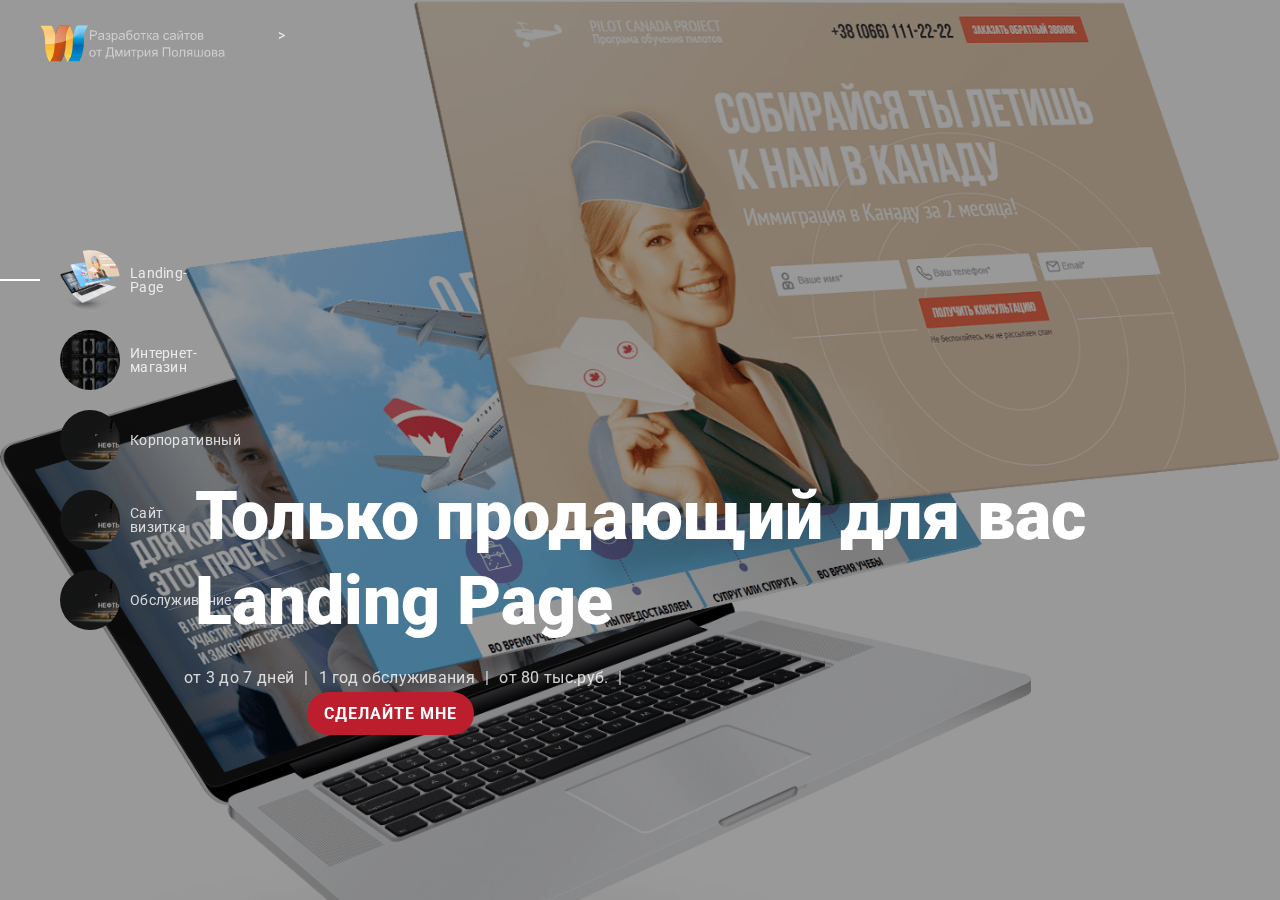
==== sites/index.html @ 92d7ed84 "copy" ====
<!DOCTYPE html>
<html>
	<head>
    <title>Сайт Дмитрия Поляшова - Разработка и продвижение сайтов</title>
    <meta name="description" content="Сайт Дмитрия Поляшова - разработка сайтов">
    <meta name="author" content="Дмитрий Поляшов"> 
    <meta name="keywords" content="поляшов, поляшов дмитрий, сайты, landing-page, заказать, разработка сайтов, сайтов разработка, сделать сайт, купить сайт, хостинг, поляшов дмитрий анатольевич, сайт поляшова, блог поляшова, блог дмитрия поляшова, поляшов общественный деятель, поляшов ит-специалист"/>   
    <link rel="shortcut icon" href="favicon.ico"> 
    <meta 
    name="sputnik-verification" 
    content="HwvVs0EOcencnZ8N"
/>
		<meta charset="utf-8">
		<meta name="viewport" content="width=device-width, initial-scale=1.0, maximum-scale=1.0, user-scalable=no">
		<meta name="format-detection" content="telephone=no">
		    <link rel="apple-touch-icon" sizes="180x180" href="https://dmitrypolyashov.ru/apple-touch-icon.png">
    <link rel="icon" type="image/png" sizes="32x32" href="https://dmitrypolyashov.ru/favicon-32x32.png">
    <link rel="icon" type="image/png" sizes="16x16" href="https://dmitrypolyashov.ru/favicon-16x16.png">
    <link rel="manifest" href="https://dmitrypolyashov.ru/site.webmanifest">
		<meta name="apple-mobile-web-app-capable" content="yes">
		<link rel="stylesheet" type="text/css" href="assets/fonts/fontawesome/font-awesome.min.css">
		<link rel="stylesheet" type="text/css" href="assets/vendors/bootstrap/grid.css">
		<link rel="stylesheet" type="text/css" href="assets/vendors/magnific-popup/magnific-popup.min.css">
		<link rel="stylesheet" type="text/css" href="assets/vendors/swiper/swiper.css">
		<link rel="stylesheet" type="text/css" href="assets/vendors/jquery.select2/select2.css">
		<link rel="stylesheet" type="text/css" href="assets/vendors/jquery-ui/jquery-ui.min.css">
	
		<link rel="stylesheet" type="text/css" href="https://fonts.googleapis.com/css?family=Roboto:300,400,500,700">
		<link rel="stylesheet" type="text/css" id="app-stylesheet" href="assets/css/main.css"><!--[if lt IE 9]>
		
		<![endif]-->
	</head>
	
	<body>
		<div class="page-wrap" id="root">
			
			<header class="header awe-skin-dark header--fixed">
				<div class="container-fluid pd-0">
					<div class="header__inner">
						<div class="header__logo_menu_wrap">
							<div class="header__logo"><a href="index.html"><img src="assets/img/logo-white.png" alt=""/></a></div>
							<div class="header__menu">

								<nav class="onepage-nav">

									<ul class="onepage-menu">
									
					
									</ul>>
									
									<div class="navbar-toggle"><span></span><span></span><span></span></div>
								</nav>
								
							</div>
						</div>
						<div class="header__hotline_book_wrap">
			
					
		
						</div>
					</div>
				</div>
			</header><!-- End / header -->
			
			<!-- Content-->
			<div class="md-content">
				
				<!-- hero -->
				<div class="hero" id="id-1">
					<div class="hero__wrapper">
						
						<!-- hero #1 -->
						<div class="swiper__module swiper-container awe-skin-dark hero__main_slider" data-options='{"spaceBetween":0}'>
							<div class="swiper-wrapper">
								<div class="hero__item" style="background-image: url('assets/img/hero/1.jpg');"><img src="assets/img/hero/1.jpg" alt=""/>
									<div class="hero__box_info">
										<div class="container">
											<h2 class="hero__title">Только продающий для вас Landing Page</h2>
											<p class="hero__info"><span>от 3 до 7 дней</span><span>1 год обслуживания</span><span>от 80 тыс.руб.</span>
												<br>
<a class="md-btn md-btn--primary md-btn--pill " href="#">Сделайте мне
								</a>
										</p>	
														
							
										</div>
									</div>
								</div>
								<!-- end hero #1 -->

								<!-- hero #2 -->
								<div class="hero__item" style="background-image: url('assets/img/hero/2.jpg');"><img src="assets/img/hero/2.jpg" alt=""/>
									<div class="hero__box_info">
										<div class="container">
											<h2 class="hero__title">Мощные проекты - для успешных компаний</h2>
											<p class="hero__info"><span>от 14 до 30 дней</span><span>3 года обслуживания + рассрочка</span><span>от 150 тыс.руб.</span>			<br>
<a class="md-btn md-btn--primary md-btn--pill " href="#">То что мне нужно
								</a>
										</p>
										</div>
									</div>
								</div>
								<!-- end hero #2 -->

								<!-- hero #3 -->
								<div class="hero__item" style="background-image: url('assets/img/hero/3.jpg');"><img src="assets/img/hero/3.jpg" alt=""/>
									<div class="hero__box_info">
										<div class="container">
											<h2 class="hero__title">Сделаю большую презентацию вашего предприятия в интернете</h2>
											<p class="hero__info"><span>от 14 до 30 дней</span><span>2 года обслуживания + рассрочка</span><span>от 70 тыс.рублей</span>			<br>
<a class="md-btn md-btn--primary md-btn--pill " href="#">Это мне подходит
								</a>
										</p>
										</div>
									</div>
								</div>
								<!-- end hero #3 -->

								<!-- hero #4 -->
								<div class="hero__item" style="background-image: url('assets/img/hero/4.jpg');"><img src="assets/img/hero/4.jpg" alt=""/>
									<div class="hero__box_info">
										<div class="container">
											<h2 class="hero__title">Пришло время заявить о себе в интернете, давайте сделаем сайт визитку?</h2>
											<p class="hero__info"><span>От 1 до 5 дней</span><span>6 месяцев обслуживания</span><span>от 30 тыс.руб.</span>			<br>
<a class="md-btn md-btn--primary md-btn--pill " href="#">Давайте сделаем
								</a>
										</p>
										</div>
									</div>
								</div>
								<!-- end hero #4 -->	

								<!-- hero #5 -->
								<div class="hero__item" style="background-image: url('assets/img/hero/5.jpg');"><img src="assets/img/hero/5.jpg" alt=""/>
									<div class="hero__box_info">
										<div class="container">
											<h2 class="hero__title">Обслуживание сайта: Домен+хостинг, копирайтинг, правки, СЕО-продвижение</h2>
											<p class="hero__info"><span>от 1 дня</span><span>Гарантия</span><span>Договорная цена</span><span>Предоставление сметы по объему работы</span>			<br>
<a class="md-btn md-btn--primary md-btn--pill " href="#">Нужно обслуживание проекта
								</a>
										</p>
										</div>
									</div>
								</div>
								<!-- end hero #5 -->						

							</div>
							<div class="swiper-button-custom">
								<div class="swiper-button-prev-custom"></div>
								<div class="swiper-button-next-custom"></div>
							</div>
						</div><!-- End / swiper__module swiper-container -->
						
						
						<!-- swiper-thumbnails__module swiper-container -->
						<div class="swiper-thumbnails__module swiper-container awe-skin-dark hero__thumbails" data-options='{"spaceBetween":0}'>
							<div class="swiper-wrapper">
								<div class="hero__item" style="background-image: url('assets/img/hero/1.jpg');"><span>Landing-Page</span></div>
								<div class="hero__item" style="background-image: url('assets/img/hero/2.jpg');"><span>Интернет-магазин</span></div>
								<div class="hero__item" style="background-image: url('assets/img/hero/3.jpg');"><span>Корпоративный</span></div>
								<div class="hero__item" style="background-image: url('assets/img/hero/3.jpg');"><span>Сайт визитка</span></div>
								<div class="hero__item" style="background-image: url('assets/img/hero/3.jpg');"><span>Обслуживание</span></div>
							</div>
							<div class="swiper-button-custom">
								<div class="swiper-button-prev-custom"></div>
								<div class="swiper-button-next-custom"></div>
							</div>
						</div><!-- End / swiper-thumbnails__module swiper-container -->
						
		</div>
	</div>
</div>
</div>
						
				</div><!-- End / hero -->
				
     <!-- Metrika counter -->
<script type="text/javascript" >
   (function(m,e,t,r,i,k,a){m[i]=m[i]||function(){(m[i].a=m[i].a||[]).push(arguments)};
   m[i].l=1*new Date();k=e.createElement(t),a=e.getElementsByTagName(t)[0],k.async=1,k.src=r,a.parentNode.insertBefore(k,a)})
   (window, document, "script", "https://mc.yandex.ru/metrika/tag.js", "ym");

   ym(74065987, "init", {
        clickmap:true,
        trackLinks:true,
        accurateTrackBounce:true,
        webvisor:true,
        ecommerce:"dataLayer"
   });
</script>
<noscript><div><img src="https://mc.yandex.ru/watch/74065987" style="position:absolute; left:-9999px;" alt="" /></div></noscript>
<script type="text/javascript">
       (function(d, t, p) {
           var j = d.createElement(t); j.async = true; j.type = "text/javascript";
           j.src = ("https:" == p ? "https:" : "http:") + "//stat.sputnik.ru/cnt.js";
           var s = d.getElementsByTagName(t)[0]; s.parentNode.insertBefore(j, s);
       })(document, "script", document.location.protocol);
    </script>
<!-- /Metrika counter -->
		<script type="text/javascript" src="assets/vendors/_jquery/jquery.min.js"></script>
		<script type="text/javascript" src="assets/vendors/imagesloaded/imagesloaded.pkgd.js"></script>
		<script type="text/javascript" src="assets/vendors/isotope-layout/isotope.pkgd.js"></script>
		<script type="text/javascript" src="assets/vendors/jquery-one-page/jquery.nav.min.js"></script>
		<script type="text/javascript" src="assets/vendors/jquery.easing/jquery.easing.min.js"></script>
		<script type="text/javascript" src="assets/vendors/jquery.matchHeight/jquery.matchHeight.min.js"></script>
		<script type="text/javascript" src="assets/vendors/magnific-popup/jquery.magnific-popup.min.js"></script>
		<script type="text/javascript" src="assets/vendors/masonry-layout/masonry.pkgd.js"></script>
		<script type="text/javascript" src="assets/vendors/swiper/swiper.jquery.js"></script>
		<script type="text/javascript" src="assets/vendors/menu/menu.js"></script>
		<script type="text/javascript" src="assets/vendors/jquery.select2/select2.js"></script>
		<script type="text/javascript" src="assets/vendors/jquery-ui/jquery-ui.min.js"></script>
		<!-- App-->
		<script type="text/javascript" src="assets/js/main.js"></script>
	</body>
</html>
---- sites/assets/vendors/bootstrap/grid.css ----
/*!
 * Bootstrap v3.3.7 (http://getbootstrap.com)
 * Copyright 2011-2016 Twitter, Inc.
 * Licensed under MIT (https://github.com/twbs/bootstrap/blob/master/LICENSE)
 */
html{font-family:sans-serif;-ms-text-size-adjust:100%;-webkit-text-size-adjust:100%}body{margin:0}article,aside,details,figcaption,figure,footer,header,hgroup,main,menu,nav,section,summary{display:block}audio,canvas,progress,video{display:inline-block;vertical-align:baseline}audio:not([controls]){display:none;height:0}[hidden],template{display:none}a{background-color:transparent}a:active,a:hover{outline:0}abbr[title]{border-bottom:1px dotted}b,strong{font-weight:bold}dfn{font-style:italic}h1{font-size:2em;margin:0.67em 0}mark{background:#ff0;color:#000}small{font-size:80%}sub,sup{font-size:75%;line-height:0;position:relative;vertical-align:baseline}sup{top:-0.5em}sub{bottom:-0.25em}img{border:0}svg:not(:root){overflow:hidden}figure{margin:1em 40px}hr{-webkit-box-sizing:content-box;-moz-box-sizing:content-box;box-sizing:content-box;height:0}pre{overflow:auto}code,kbd,pre,samp{font-family:monospace, monospace;font-size:1em}button,input,optgroup,select,textarea{color:inherit;font:inherit;margin:0}button{overflow:visible}button,select{text-transform:none}button,html input[type="button"],input[type="reset"],input[type="submit"]{-webkit-appearance:button;cursor:pointer}button[disabled],html input[disabled]{cursor:default}button::-moz-focus-inner,input::-moz-focus-inner{border:0;padding:0}input{line-height:normal}input[type="checkbox"],input[type="radio"]{-webkit-box-sizing:border-box;-moz-box-sizing:border-box;box-sizing:border-box;padding:0}input[type="number"]::-webkit-inner-spin-button,input[type="number"]::-webkit-outer-spin-button{height:auto}input[type="search"]{-webkit-appearance:textfield;-webkit-box-sizing:content-box;-moz-box-sizing:content-box;box-sizing:content-box}input[type="search"]::-webkit-search-cancel-button,input[type="search"]::-webkit-search-decoration{-webkit-appearance:none}fieldset{border:1px solid #c0c0c0;margin:0 2px;padding:0.35em 0.625em 0.75em}legend{border:0;padding:0}textarea{overflow:auto}optgroup{font-weight:bold}table{border-collapse:collapse;border-spacing:0}td,th{padding:0}*{-webkit-box-sizing:border-box;-moz-box-sizing:border-box;box-sizing:border-box}*:before,*:after{-webkit-box-sizing:border-box;-moz-box-sizing:border-box;box-sizing:border-box}html{font-size:10px;-webkit-tap-highlight-color:rgba(0,0,0,0)}body{font-family:"Helvetica Neue",Helvetica,Arial,sans-serif;font-size:14px;line-height:1.42857143;color:#333;background-color:#fff}input,button,select,textarea{font-family:inherit;font-size:inherit;line-height:inherit}a{color:#337ab7;text-decoration:none}a:hover,a:focus{color:#23527c;text-decoration:underline}a:focus{outline:5px auto -webkit-focus-ring-color;outline-offset:-2px}figure{margin:0}img{vertical-align:middle}.img-responsive{display:block;max-width:100%;height:auto}.img-rounded{border-radius:6px}.img-thumbnail{padding:4px;line-height:1.42857143;background-color:#fff;border:1px solid #ddd;border-radius:4px;-webkit-transition:all .2s ease-in-out;-o-transition:all .2s ease-in-out;transition:all .2s ease-in-out;display:inline-block;max-width:100%;height:auto}.img-circle{border-radius:50%}hr{margin-top:20px;margin-bottom:20px;border:0;border-top:1px solid #eee}.sr-only{position:absolute;width:1px;height:1px;margin:-1px;padding:0;overflow:hidden;clip:rect(0, 0, 0, 0);border:0}.sr-only-focusable:active,.sr-only-focusable:focus{position:static;width:auto;height:auto;margin:0;overflow:visible;clip:auto}[role="button"]{cursor:pointer}.container{margin-right:auto;margin-left:auto;padding-left:15px;padding-right:15px}@media (min-width:768px){.container{width:750px}}@media (min-width:992px){.container{width:970px}}@media (min-width:1200px){.container{width:1170px}}.container-fluid{margin-right:auto;margin-left:auto;padding-left:15px;padding-right:15px}.row{margin-left:-15px;margin-right:-15px}.col-xs-1, .col-sm-1, .col-md-1, .col-lg-1, .col-xs-2, .col-sm-2, .col-md-2, .col-lg-2, .col-xs-3, .col-sm-3, .col-md-3, .col-lg-3, .col-xs-4, .col-sm-4, .col-md-4, .col-lg-4, .col-xs-5, .col-sm-5, .col-md-5, .col-lg-5, .col-xs-6, .col-sm-6, .col-md-6, .col-lg-6, .col-xs-7, .col-sm-7, .col-md-7, .col-lg-7, .col-xs-8, .col-sm-8, .col-md-8, .col-lg-8, .col-xs-9, .col-sm-9, .col-md-9, .col-lg-9, .col-xs-10, .col-sm-10, .col-md-10, .col-lg-10, .col-xs-11, .col-sm-11, .col-md-11, .col-lg-11, .col-xs-12, .col-sm-12, .col-md-12, .col-lg-12{position:relative;min-height:1px;padding-left:15px;padding-right:15px}.col-xs-1, .col-xs-2, .col-xs-3, .col-xs-4, .col-xs-5, .col-xs-6, .col-xs-7, .col-xs-8, .col-xs-9, .col-xs-10, .col-xs-11, .col-xs-12{float:left}.col-xs-12{width:100%}.col-xs-11{width:91.66666667%}.col-xs-10{width:83.33333333%}.col-xs-9{width:75%}.col-xs-8{width:66.66666667%}.col-xs-7{width:58.33333333%}.col-xs-6{width:50%}.col-xs-5{width:41.66666667%}.col-xs-4{width:33.33333333%}.col-xs-3{width:25%}.col-xs-2{width:16.66666667%}.col-xs-1{width:8.33333333%}.col-xs-pull-12{right:100%}.col-xs-pull-11{right:91.66666667%}.col-xs-pull-10{right:83.33333333%}.col-xs-pull-9{right:75%}.col-xs-pull-8{right:66.66666667%}.col-xs-pull-7{right:58.33333333%}.col-xs-pull-6{right:50%}.col-xs-pull-5{right:41.66666667%}.col-xs-pull-4{right:33.33333333%}.col-xs-pull-3{right:25%}.col-xs-pull-2{right:16.66666667%}.col-xs-pull-1{right:8.33333333%}.col-xs-pull-0{right:auto}.col-xs-push-12{left:100%}.col-xs-push-11{left:91.66666667%}.col-xs-push-10{left:83.33333333%}.col-xs-push-9{left:75%}.col-xs-push-8{left:66.66666667%}.col-xs-push-7{left:58.33333333%}.col-xs-push-6{left:50%}.col-xs-push-5{left:41.66666667%}.col-xs-push-4{left:33.33333333%}.col-xs-push-3{left:25%}.col-xs-push-2{left:16.66666667%}.col-xs-push-1{left:8.33333333%}.col-xs-push-0{left:auto}.col-xs-offset-12{margin-left:100%}.col-xs-offset-11{margin-left:91.66666667%}.col-xs-offset-10{margin-left:83.33333333%}.col-xs-offset-9{margin-left:75%}.col-xs-offset-8{margin-left:66.66666667%}.col-xs-offset-7{margin-left:58.33333333%}.col-xs-offset-6{margin-left:50%}.col-xs-offset-5{margin-left:41.66666667%}.col-xs-offset-4{margin-left:33.33333333%}.col-xs-offset-3{margin-left:25%}.col-xs-offset-2{margin-left:16.66666667%}.col-xs-offset-1{margin-left:8.33333333%}.col-xs-offset-0{margin-left:0}@media (min-width:768px){.col-sm-1, .col-sm-2, .col-sm-3, .col-sm-4, .col-sm-5, .col-sm-6, .col-sm-7, .col-sm-8, .col-sm-9, .col-sm-10, .col-sm-11, .col-sm-12{float:left}.col-sm-12{width:100%}.col-sm-11{width:91.66666667%}.col-sm-10{width:83.33333333%}.col-sm-9{width:75%}.col-sm-8{width:66.66666667%}.col-sm-7{width:58.33333333%}.col-sm-6{width:50%}.col-sm-5{width:41.66666667%}.col-sm-4{width:33.33333333%}.col-sm-3{width:25%}.col-sm-2{width:16.66666667%}.col-sm-1{width:8.33333333%}.col-sm-pull-12{right:100%}.col-sm-pull-11{right:91.66666667%}.col-sm-pull-10{right:83.33333333%}.col-sm-pull-9{right:75%}.col-sm-pull-8{right:66.66666667%}.col-sm-pull-7{right:58.33333333%}.col-sm-pull-6{right:50%}.col-sm-pull-5{right:41.66666667%}.col-sm-pull-4{right:33.33333333%}.col-sm-pull-3{right:25%}.col-sm-pull-2{right:16.66666667%}.col-sm-pull-1{right:8.33333333%}.col-sm-pull-0{right:auto}.col-sm-push-12{left:100%}.col-sm-push-11{left:91.66666667%}.col-sm-push-10{left:83.33333333%}.col-sm-push-9{left:75%}.col-sm-push-8{left:66.66666667%}.col-sm-push-7{left:58.33333333%}.col-sm-push-6{left:50%}.col-sm-push-5{left:41.66666667%}.col-sm-push-4{left:33.33333333%}.col-sm-push-3{left:25%}.col-sm-push-2{left:16.66666667%}.col-sm-push-1{left:8.33333333%}.col-sm-push-0{left:auto}.col-sm-offset-12{margin-left:100%}.col-sm-offset-11{margin-left:91.66666667%}.col-sm-offset-10{margin-left:83.33333333%}.col-sm-offset-9{margin-left:75%}.col-sm-offset-8{margin-left:66.66666667%}.col-sm-offset-7{margin-left:58.33333333%}.col-sm-offset-6{margin-left:50%}.col-sm-offset-5{margin-left:41.66666667%}.col-sm-offset-4{margin-left:33.33333333%}.col-sm-offset-3{margin-left:25%}.col-sm-offset-2{margin-left:16.66666667%}.col-sm-offset-1{margin-left:8.33333333%}.col-sm-offset-0{margin-left:0}}@media (min-width:992px){.col-md-1, .col-md-2, .col-md-3, .col-md-4, .col-md-5, .col-md-6, .col-md-7, .col-md-8, .col-md-9, .col-md-10, .col-md-11, .col-md-12{float:left}.col-md-12{width:100%}.col-md-11{width:91.66666667%}.col-md-10{width:83.33333333%}.col-md-9{width:75%}.col-md-8{width:66.66666667%}.col-md-7{width:58.33333333%}.col-md-6{width:50%}.col-md-5{width:41.66666667%}.col-md-4{width:33.33333333%}.col-md-3{width:25%}.col-md-2{width:16.66666667%}.col-md-1{width:8.33333333%}.col-md-pull-12{right:100%}.col-md-pull-11{right:91.66666667%}.col-md-pull-10{right:83.33333333%}.col-md-pull-9{right:75%}.col-md-pull-8{right:66.66666667%}.col-md-pull-7{right:58.33333333%}.col-md-pull-6{right:50%}.col-md-pull-5{right:41.66666667%}.col-md-pull-4{right:33.33333333%}.col-md-pull-3{right:25%}.col-md-pull-2{right:16.66666667%}.col-md-pull-1{right:8.33333333%}.col-md-pull-0{right:auto}.col-md-push-12{left:100%}.col-md-push-11{left:91.66666667%}.col-md-push-10{left:83.33333333%}.col-md-push-9{left:75%}.col-md-push-8{left:66.66666667%}.col-md-push-7{left:58.33333333%}.col-md-push-6{left:50%}.col-md-push-5{left:41.66666667%}.col-md-push-4{left:33.33333333%}.col-md-push-3{left:25%}.col-md-push-2{left:16.66666667%}.col-md-push-1{left:8.33333333%}.col-md-push-0{left:auto}.col-md-offset-12{margin-left:100%}.col-md-offset-11{margin-left:91.66666667%}.col-md-offset-10{margin-left:83.33333333%}.col-md-offset-9{margin-left:75%}.col-md-offset-8{margin-left:66.66666667%}.col-md-offset-7{margin-left:58.33333333%}.col-md-offset-6{margin-left:50%}.col-md-offset-5{margin-left:41.66666667%}.col-md-offset-4{margin-left:33.33333333%}.col-md-offset-3{margin-left:25%}.col-md-offset-2{margin-left:16.66666667%}.col-md-offset-1{margin-left:8.33333333%}.col-md-offset-0{margin-left:0}}@media (min-width:1200px){.col-lg-1, .col-lg-2, .col-lg-3, .col-lg-4, .col-lg-5, .col-lg-6, .col-lg-7, .col-lg-8, .col-lg-9, .col-lg-10, .col-lg-11, .col-lg-12{float:left}.col-lg-12{width:100%}.col-lg-11{width:91.66666667%}.col-lg-10{width:83.33333333%}.col-lg-9{width:75%}.col-lg-8{width:66.66666667%}.col-lg-7{width:58.33333333%}.col-lg-6{width:50%}.col-lg-5{width:41.66666667%}.col-lg-4{width:33.33333333%}.col-lg-3{width:25%}.col-lg-2{width:16.66666667%}.col-lg-1{width:8.33333333%}.col-lg-pull-12{right:100%}.col-lg-pull-11{right:91.66666667%}.col-lg-pull-10{right:83.33333333%}.col-lg-pull-9{right:75%}.col-lg-pull-8{right:66.66666667%}.col-lg-pull-7{right:58.33333333%}.col-lg-pull-6{right:50%}.col-lg-pull-5{right:41.66666667%}.col-lg-pull-4{right:33.33333333%}.col-lg-pull-3{right:25%}.col-lg-pull-2{right:16.66666667%}.col-lg-pull-1{right:8.33333333%}.col-lg-pull-0{right:auto}.col-lg-push-12{left:100%}.col-lg-push-11{left:91.66666667%}.col-lg-push-10{left:83.33333333%}.col-lg-push-9{left:75%}.col-lg-push-8{left:66.66666667%}.col-lg-push-7{left:58.33333333%}.col-lg-push-6{left:50%}.col-lg-push-5{left:41.66666667%}.col-lg-push-4{left:33.33333333%}.col-lg-push-3{left:25%}.col-lg-push-2{left:16.66666667%}.col-lg-push-1{left:8.33333333%}.col-lg-push-0{left:auto}.col-lg-offset-12{margin-left:100%}.col-lg-offset-11{margin-left:91.66666667%}.col-lg-offset-10{margin-left:83.33333333%}.col-lg-offset-9{margin-left:75%}.col-lg-offset-8{margin-left:66.66666667%}.col-lg-offset-7{margin-left:58.33333333%}.col-lg-offset-6{margin-left:50%}.col-lg-offset-5{margin-left:41.66666667%}.col-lg-offset-4{margin-left:33.33333333%}.col-lg-offset-3{margin-left:25%}.col-lg-offset-2{margin-left:16.66666667%}.col-lg-offset-1{margin-left:8.33333333%}.col-lg-offset-0{margin-left:0}}.clearfix:before,.clearfix:after,.container:before,.container:after,.container-fluid:before,.container-fluid:after,.row:before,.row:after{content:" ";display:table}.clearfix:after,.container:after,.container-fluid:after,.row:after{clear:both}.center-block{display:block;margin-left:auto;margin-right:auto}.pull-right{float:right !important}.pull-left{float:left !important}.hide{display:none !important}.show{display:block !important}.invisible{visibility:hidden}.text-hide{font:0/0 a;color:transparent;text-shadow:none;background-color:transparent;border:0}.hidden{display:none !important}.affix{position:fixed}
---- sites/assets/vendors/jquery.select2/select2.css ----
.select2-container {
  box-sizing: border-box;
  display: inline-block;
  margin: 0;
  position: relative;
  vertical-align: middle; }
  .select2-container .select2-selection--single {
    box-sizing: border-box;
    cursor: pointer;
    display: block;
    height: 28px;
    user-select: none;
    -webkit-user-select: none; }
    .select2-container .select2-selection--single .select2-selection__rendered {
      display: block;
      padding-left: 8px;
      padding-right: 20px;
      overflow: hidden;
      text-overflow: ellipsis;
      white-space: nowrap; }
    .select2-container .select2-selection--single .select2-selection__clear {
      position: relative; }
  .select2-container[dir="rtl"] .select2-selection--single .select2-selection__rendered {
    padding-right: 8px;
    padding-left: 20px; }
  .select2-container .select2-selection--multiple {
    box-sizing: border-box;
    cursor: pointer;
    display: block;
    min-height: 32px;
    user-select: none;
    -webkit-user-select: none; }
    .select2-container .select2-selection--multiple .select2-selection__rendered {
      display: inline-block;
      overflow: hidden;
      padding-left: 8px;
      text-overflow: ellipsis;
      white-space: nowrap; }
  .select2-container .select2-search--inline {
    float: left; }
    .select2-container .select2-search--inline .select2-search__field {
      box-sizing: border-box;
      border: none;
      font-size: 100%;
      margin-top: 5px;
      padding: 0; }
      .select2-container .select2-search--inline .select2-search__field::-webkit-search-cancel-button {
        -webkit-appearance: none; }

.select2-dropdown {
  background-color: white;
  border: 1px solid #aaa;
  border-radius: 4px;
  box-sizing: border-box;
  display: block;
  position: absolute;
  left: -100000px;
  width: 100%;
  z-index: 1051; }

.select2-results {
  display: block; }

.select2-results__options {
  list-style: none;
  margin: 0;
  padding: 0; }

.select2-results__option {
  padding: 6px;
  user-select: none;
  -webkit-user-select: none; }
  .select2-results__option[aria-selected] {
    cursor: pointer; }

.select2-container--open .select2-dropdown {
  left: 0; }

.select2-container--open .select2-dropdown--above {
  border-bottom: none;
  border-bottom-left-radius: 0;
  border-bottom-right-radius: 0; }

.select2-container--open .select2-dropdown--below {
  border-top: none;
  border-top-left-radius: 0;
  border-top-right-radius: 0; }

.select2-search--dropdown {
  display: block;
  padding: 4px; }
  .select2-search--dropdown .select2-search__field {
    padding: 4px;
    width: 100%;
    box-sizing: border-box; }
    .select2-search--dropdown .select2-search__field::-webkit-search-cancel-button {
      -webkit-appearance: none; }
  .select2-search--dropdown.select2-search--hide {
    display: none; }

.select2-close-mask {
  border: 0;
  margin: 0;
  padding: 0;
  display: block;
  position: fixed;
  left: 0;
  top: 0;
  min-height: 100%;
  min-width: 100%;
  height: auto;
  width: auto;
  opacity: 0;
  z-index: 99;
  background-color: #fff;
  filter: alpha(opacity=0); }

.select2-hidden-accessible {
  border: 0 !important;
  clip: rect(0 0 0 0) !important;
  height: 1px !important;
  margin: -1px !important;
  overflow: hidden !important;
  padding: 0 !important;
  position: absolute !important;
  width: 1px !important; }

.select2-container--default .select2-selection--single {
  background-color: #fff;
  border: 1px solid #aaa;
  border-radius: 4px; }
  .select2-container--default .select2-selection--single .select2-selection__rendered {
    color: #444;
    line-height: 28px; }
  .select2-container--default .select2-selection--single .select2-selection__clear {
    cursor: pointer;
    float: right;
    font-weight: bold; }
  .select2-container--default .select2-selection--single .select2-selection__placeholder {
    color: #999; }
  .select2-container--default .select2-selection--single .select2-selection__arrow {
    height: 26px;
    position: absolute;
    top: 1px;
    right: 1px;
    width: 20px; }
    .select2-container--default .select2-selection--single .select2-selection__arrow b {
      border-color: #888 transparent transparent transparent;
      border-style: solid;
      border-width: 5px 4px 0 4px;
      height: 0;
      left: 50%;
      margin-left: -4px;
      margin-top: -2px;
      position: absolute;
      top: 50%;
      width: 0; }

.select2-container--default[dir="rtl"] .select2-selection--single .select2-selection__clear {
  float: left; }

.select2-container--default[dir="rtl"] .select2-selection--single .select2-selection__arrow {
  left: 1px;
  right: auto; }

.select2-container--default.select2-container--disabled .select2-selection--single {
  background-color: #eee;
  cursor: default; }
  .select2-container--default.select2-container--disabled .select2-selection--single .select2-selection__clear {
    display: none; }

.select2-container--default.select2-container--open .select2-selection--single .select2-selection__arrow b {
  border-color: transparent transparent #888 transparent;
  border-width: 0 4px 5px 4px; }

.select2-container--default .select2-selection--multiple {
  background-color: white;
  border: 1px solid #aaa;
  border-radius: 4px;
  cursor: text; }
  .select2-container--default .select2-selection--multiple .select2-selection__rendered {
    box-sizing: border-box;
    list-style: none;
    margin: 0;
    padding: 0 5px;
    width: 100%; }
    .select2-container--default .select2-selection--multiple .select2-selection__rendered li {
      list-style: none; }
  .select2-container--default .select2-selection--multiple .select2-selection__placeholder {
    color: #999;
    margin-top: 5px;
    float: left; }
  .select2-container--default .select2-selection--multiple .select2-selection__clear {
    cursor: pointer;
    float: right;
    font-weight: bold;
    margin-top: 5px;
    margin-right: 10px; }
  .select2-container--default .select2-selection--multiple .select2-selection__choice {
    background-color: #e4e4e4;
    border: 1px solid #aaa;
    border-radius: 4px;
    cursor: default;
    float: left;
    margin-right: 5px;
    margin-top: 5px;
    padding: 0 5px; }
  .select2-container--default .select2-selection--multiple .select2-selection__choice__remove {
    color: #999;
    cursor: pointer;
    display: inline-block;
    font-weight: bold;
    margin-right: 2px; }
    .select2-container--default .select2-selection--multiple .select2-selection__choice__remove:hover {
      color: #333; }

.select2-container--default[dir="rtl"] .select2-selection--multiple .select2-selection__choice, .select2-container--default[dir="rtl"] .select2-selection--multiple .select2-selection__placeholder, .select2-container--default[dir="rtl"] .select2-selection--multiple .select2-search--inline {
  float: right; }

.select2-container--default[dir="rtl"] .select2-selection--multiple .select2-selection__choice {
  margin-left: 5px;
  margin-right: auto; }

.select2-container--default[dir="rtl"] .select2-selection--multiple .select2-selection__choice__remove {
  margin-left: 2px;
  margin-right: auto; }

.select2-container--default.select2-container--focus .select2-selection--multiple {
  border: solid black 1px;
  outline: 0; }

.select2-container--default.select2-container--disabled .select2-selection--multiple {
  background-color: #eee;
  cursor: default; }

.select2-container--default.select2-container--disabled .select2-selection__choice__remove {
  display: none; }

.select2-container--default.select2-container--open.select2-container--above .select2-selection--single, .select2-container--default.select2-container--open.select2-container--above .select2-selection--multiple {
  border-top-left-radius: 0;
  border-top-right-radius: 0; }

.select2-container--default.select2-container--open.select2-container--below .select2-selection--single, .select2-container--default.select2-container--open.select2-container--below .select2-selection--multiple {
  border-bottom-left-radius: 0;
  border-bottom-right-radius: 0; }

.select2-container--default .select2-search--dropdown .select2-search__field {
  border: 1px solid #aaa; }

.select2-container--default .select2-search--inline .select2-search__field {
  background: transparent;
  border: none;
  outline: 0;
  box-shadow: none;
  -webkit-appearance: textfield; }

.select2-container--default .select2-results > .select2-results__options {
  max-height: 200px;
  overflow-y: auto; }

.select2-container--default .select2-results__option[role=group] {
  padding: 0; }

.select2-container--default .select2-results__option[aria-disabled=true] {
  color: #999; }

.select2-container--default .select2-results__option[aria-selected=true] {
  background-color: #ddd; }

.select2-container--default .select2-results__option .select2-results__option {
  padding-left: 1em; }
  .select2-container--default .select2-results__option .select2-results__option .select2-results__group {
    padding-left: 0; }
  .select2-container--default .select2-results__option .select2-results__option .select2-results__option {
    margin-left: -1em;
    padding-left: 2em; }
    .select2-container--default .select2-results__option .select2-results__option .select2-results__option .select2-results__option {
      margin-left: -2em;
      padding-left: 3em; }
      .select2-container--default .select2-results__option .select2-results__option .select2-results__option .select2-results__option .select2-results__option {
        margin-left: -3em;
        padding-left: 4em; }
        .select2-container--default .select2-results__option .select2-results__option .select2-results__option .select2-results__option .select2-results__option .select2-results__option {
          margin-left: -4em;
          padding-left: 5em; }
          .select2-container--default .select2-results__option .select2-results__option .select2-results__option .select2-results__option .select2-results__option .select2-results__option .select2-results__option {
            margin-left: -5em;
            padding-left: 6em; }

.select2-container--default .select2-results__option--highlighted[aria-selected] {
  background-color: #5897fb;
  color: white; }

.select2-container--default .select2-results__group {
  cursor: default;
  display: block;
  padding: 6px; }

.select2-container--classic .select2-selection--single {
  background-color: #f7f7f7;
  border: 1px solid #aaa;
  border-radius: 4px;
  outline: 0;
  background-image: -webkit-linear-gradient(top, white 50%, #eeeeee 100%);
  background-image: -o-linear-gradient(top, white 50%, #eeeeee 100%);
  background-image: linear-gradient(to bottom, white 50%, #eeeeee 100%);
  background-repeat: repeat-x;
  filter: progid:DXImageTransform.Microsoft.gradient(startColorstr='#FFFFFFFF', endColorstr='#FFEEEEEE', GradientType=0); }
  .select2-container--classic .select2-selection--single:focus {
    border: 1px solid #5897fb; }
  .select2-container--classic .select2-selection--single .select2-selection__rendered {
    color: #444;
    line-height: 28px; }
  .select2-container--classic .select2-selection--single .select2-selection__clear {
    cursor: pointer;
    float: right;
    font-weight: bold;
    margin-right: 10px; }
  .select2-container--classic .select2-selection--single .select2-selection__placeholder {
    color: #999; }
  .select2-container--classic .select2-selection--single .select2-selection__arrow {
    background-color: #ddd;
    border: none;
    border-left: 1px solid #aaa;
    border-top-right-radius: 4px;
    border-bottom-right-radius: 4px;
    height: 26px;
    position: absolute;
    top: 1px;
    right: 1px;
    width: 20px;
    background-image: -webkit-linear-gradient(top, #eeeeee 50%, #cccccc 100%);
    background-image: -o-linear-gradient(top, #eeeeee 50%, #cccccc 100%);
    background-image: linear-gradient(to bottom, #eeeeee 50%, #cccccc 100%);
    background-repeat: repeat-x;
    filter: progid:DXImageTransform.Microsoft.gradient(startColorstr='#FFEEEEEE', endColorstr='#FFCCCCCC', GradientType=0); }
    .select2-container--classic .select2-selection--single .select2-selection__arrow b {
      border-color: #888 transparent transparent transparent;
      border-style: solid;
      border-width: 5px 4px 0 4px;
      height: 0;
      left: 50%;
      margin-left: -4px;
      margin-top: -2px;
      position: absolute;
      top: 50%;
      width: 0; }

.select2-container--classic[dir="rtl"] .select2-selection--single .select2-selection__clear {
  float: left; }

.select2-container--classic[dir="rtl"] .select2-selection--single .select2-selection__arrow {
  border: none;
  border-right: 1px solid #aaa;
  border-radius: 0;
  border-top-left-radius: 4px;
  border-bottom-left-radius: 4px;
  left: 1px;
  right: auto; }

.select2-container--classic.select2-container--open .select2-selection--single {
  border: 1px solid #5897fb; }
  .select2-container--classic.select2-container--open .select2-selection--single .select2-selection__arrow {
    background: transparent;
    border: none; }
    .select2-container--classic.select2-container--open .select2-selection--single .select2-selection__arrow b {
      border-color: transparent transparent #888 transparent;
      border-width: 0 4px 5px 4px; }

.select2-container--classic.select2-container--open.select2-container--above .select2-selection--single {
  border-top: none;
  border-top-left-radius: 0;
  border-top-right-radius: 0;
  background-image: -webkit-linear-gradient(top, white 0%, #eeeeee 50%);
  background-image: -o-linear-gradient(top, white 0%, #eeeeee 50%);
  background-image: linear-gradient(to bottom, white 0%, #eeeeee 50%);
  background-repeat: repeat-x;
  filter: progid:DXImageTransform.Microsoft.gradient(startColorstr='#FFFFFFFF', endColorstr='#FFEEEEEE', GradientType=0); }

.select2-container--classic.select2-container--open.select2-container--below .select2-selection--single {
  border-bottom: none;
  border-bottom-left-radius: 0;
  border-bottom-right-radius: 0;
  background-image: -webkit-linear-gradient(top, #eeeeee 50%, white 100%);
  background-image: -o-linear-gradient(top, #eeeeee 50%, white 100%);
  background-image: linear-gradient(to bottom, #eeeeee 50%, white 100%);
  background-repeat: repeat-x;
  filter: progid:DXImageTransform.Microsoft.gradient(startColorstr='#FFEEEEEE', endColorstr='#FFFFFFFF', GradientType=0); }

.select2-container--classic .select2-selection--multiple {
  background-color: white;
  border: 1px solid #aaa;
  border-radius: 4px;
  cursor: text;
  outline: 0; }
  .select2-container--classic .select2-selection--multiple:focus {
    border: 1px solid #5897fb; }
  .select2-container--classic .select2-selection--multiple .select2-selection__rendered {
    list-style: none;
    margin: 0;
    padding: 0 5px; }
  .select2-container--classic .select2-selection--multiple .select2-selection__clear {
    display: none; }
  .select2-container--classic .select2-selection--multiple .select2-selection__choice {
    background-color: #e4e4e4;
    border: 1px solid #aaa;
    border-radius: 4px;
    cursor: default;
    float: left;
    margin-right: 5px;
    margin-top: 5px;
    padding: 0 5px; }
  .select2-container--classic .select2-selection--multiple .select2-selection__choice__remove {
    color: #888;
    cursor: pointer;
    display: inline-block;
    font-weight: bold;
    margin-right: 2px; }
    .select2-container--classic .select2-selection--multiple .select2-selection__choice__remove:hover {
      color: #555; }

.select2-container--classic[dir="rtl"] .select2-selection--multiple .select2-selection__choice {
  float: right; }

.select2-container--classic[dir="rtl"] .select2-selection--multiple .select2-selection__choice {
  margin-left: 5px;
  margin-right: auto; }

.select2-container--classic[dir="rtl"] .select2-selection--multiple .select2-selection__choice__remove {
  margin-left: 2px;
  margin-right: auto; }

.select2-container--classic.select2-container--open .select2-selection--multiple {
  border: 1px solid #5897fb; }

.select2-container--classic.select2-container--open.select2-container--above .select2-selection--multiple {
  border-top: none;
  border-top-left-radius: 0;
  border-top-right-radius: 0; }

.select2-container--classic.select2-container--open.select2-container--below .select2-selection--multiple {
  border-bottom: none;
  border-bottom-left-radius: 0;
  border-bottom-right-radius: 0; }

.select2-container--classic .select2-search--dropdown .select2-search__field {
  border: 1px solid #aaa;
  outline: 0; }

.select2-container--classic .select2-search--inline .select2-search__field {
  outline: 0;
  box-shadow: none; }

.select2-container--classic .select2-dropdown {
  background-color: white;
  border: 1px solid transparent; }

.select2-container--classic .select2-dropdown--above {
  border-bottom: none; }

.select2-container--classic .select2-dropdown--below {
  border-top: none; }

.select2-container--classic .select2-results > .select2-results__options {
  max-height: 200px;
  overflow-y: auto; }

.select2-container--classic .select2-results__option[role=group] {
  padding: 0; }

.select2-container--classic .select2-results__option[aria-disabled=true] {
  color: grey; }

.select2-container--classic .select2-results__option--highlighted[aria-selected] {
  background-color: #3875d7;
  color: white; }

.select2-container--classic .select2-results__group {
  cursor: default;
  display: block;
  padding: 6px; }

.select2-container--classic.select2-container--open .select2-dropdown {
  border-color: #5897fb; }
---- sites/assets/css/main.css ----
/*--------------------------------------------------------------------------------

    # HTML Template 1.0 - Apr 30, 2018
    # ------------------------------------------------------------------------
    # Designed & coded by Awe7
    # Websites:  http://www.awe7.com -  Email: info@awe7.com

----------------------------------------------------------------------------------

    1. base
    2. button
    3. form-item
    4. button
    5. box_image
    6. box_image2
    7. box_image3
    8. box_search
    9. box_share
    10. general_breadcrumb
    11. expert
    12. form_item
    13. grid-css
    14. page_title
    15. socialicon
    16. socialicon
    17. swiper
    18. title
    19. widget_image
    20. general_widget_image
    21. general_widget_list
    22. widget_text
    23. footer
    24. header_01
    25. hero
    26. Layout
    27. Grid Boostrap 
    28. Font size
    29. Margin Padding
    30. Swiper
    31. Popup

--------------------------------------------------------------------------------*/

/* 1. base
--------------------------------------------------------------------------------*/

a[disabled], input[disabled], button[disabled], textarea[disabled] {
    cursor: not-allowed !important;
    opacity: .5 !important;
}

a:focus, input:focus, button:focus, textarea:focus {
    outline: none;
}

p {
    margin-top: 0;
    margin-bottom: 10px;
}

img {
    max-width: 100%;
    height: auto;
    border: 0;
}

.page-wrap {
    overflow: hidden;
}

.awe-section {
    position: relative;
    background-repeat: no-repeat;
    background-size: cover;
    background-position: center center;
    z-index: 9;
    padding-top: 50px;
    padding-bottom: 50px;
}

@media (min-width: 320px) {
    .awe-section {
        padding-top: calc(6.81818vw + 28.18182px);
        padding-bottom: calc(6.81818vw + 28.18182px);
    }
}

@media (min-width: 1200px) {
    .awe-section {
        padding-top: 110px;
        padding-bottom: 110px;
    }
}

.awe-text-left, .text-left {
    text-align: left !important;
}

.awe-text-center, .text-center {
    text-align: center !important;
}

.awe-text-right, .text-right {
    text-align: right !important;
}

.awe-text-underline {
    text-decoration: underline !important;
}

.awe-round {
    border-radius: 5px !important;
}

.awe-pill {
    border-radius: 50% !important;
}

.awe-tb {
    display: table;
    width: 100%;
    height: 100%;
}

.awe-tb__cell {
    display: table-cell;
    vertical-align: middle;
}

.awe-overlay, [data-gradient-bg] > canvas {
    position: absolute;
    width: 100%;
    height: 100%;
    top: 0;
    left: 0;
    z-index: -1;
}

.awe-overlay {
    background-color: rgba(0, 0, 0, .4);
}

.bg-fixed {
    background-attachment: fixed;
}

.awe-bg-cover {
    background-repeat: no-repeat;
    background-size: cover;
    background-position: center center;
}

.full {
    width: 100%;
    height: 100vh;
}

.embed-responsive {
    position: relative;
    display: block;
    height: 0;
    padding: 0;
    overflow: hidden;
}

.embed-responsive.embed-responsive-4by3 {
    padding-bottom: 75%;
}

.embed-responsive.embed-responsive-16by9 {
    padding-bottom: 56.25%;
}

.embed-responsive .embed-responsive-item, .embed-responsive iframe,
.embed-responsive embed, .embed-responsive object {
    position: absolute;
    top: 0;
    bottom: 0;
    left: 0;
    width: 100%;
    height: 100%;
    border: 0;
}

/* table Responsive */

.table-responsive-01 {
    width: 100%;
    overflow-y: hidden;
    overflow-x: auto;
}

.table-responsive-01 table > thead > tr > th,
.table-responsive-01 table > thead > tr > td,
.table-responsive-01 table > tbody > tr > th,
.table-responsive-01 table > tbody > tr > td,
.table-responsive-01 table > tfoot > tr > th,
.table-responsive-01 table > tfoot > tr > td {
    white-space: nowrap;
}

@media (max-width: 991px) {
    .table-responsive-02 table, .table-responsive-02 thead,
    .table-responsive-02 tbody, .table-responsive-02 th, .table-responsive-02 td,
    .table-responsive-02 tr {
        display: block;
    }

    .table-responsive-02 thead {
        border-top: 1px solid #e8e8e8 !important;
        border-bottom: none !important;
    }

    .table-responsive-02 thead tr {
        position: absolute;
        top: -9999px;
        left: -9999px;
    }

    .table-responsive-02 tr {
        padding: 15px 0;
        border-left: 1px solid #e8e8e8;
        border-right: 1px solid #e8e8e8;
    }

    .table-responsive-02 td {
        position: relative;
        padding: 15px 10px 15px 30% !important;
    }

    .table-responsive-02 td:before {
        content: attr(data-th);
        position: absolute;
        top: 15px;
        left: 20px;
        width: 25%;
        padding-right: 10px;
    }
}

a {
    color: #bd1e2d;
}

a:hover {
    text-decoration: none;
    color: #bd1e2d;
}

a:focus {
    text-decoration: none;
}

::-moz-selection {
    color: #fff;
    background-color: #333;
}

::selection {
    color: #fff;
    background-color: #333;
}

.awe-section {
    padding-top: 50px;
    padding-bottom: 50px;
}

@media (min-width: 320px) {
    .awe-section {
        padding-top: calc(7.95455vw + 24.54545px);
        padding-bottom: calc(7.95455vw + 24.54545px);
    }
}

@media (min-width: 1200px) {
    .awe-section {
        padding-top: 120px;
        padding-bottom: 120px;
    }
}

.awe-section2 {
    padding-top: 50px;
    padding-bottom: 50px;
}

@media (min-width: 320px) {
    .awe-section2 {
        padding-top: calc(2.27273vw + 42.72727px);
        padding-bottom: calc(2.27273vw + 42.72727px);
    }
}

@media (min-width: 1200px) {
    .awe-section2 {
        padding-top: 70px;
        padding-bottom: 70px;
    }
}

.awe-section3 {
    padding-top: 50px;
    padding-bottom: 50px;
}

@media (min-width: 320px) {
    .awe-section3 {
        padding-top: calc(-2.27273vw + 57.27273px);
        padding-bottom: calc(-2.27273vw + 57.27273px);
    }
}

@media (min-width: 1200px) {
    .awe-section3 {
        padding-top: 30px;
        padding-bottom: 30px;
    }
}

hr {
    margin-top: 10px;
    margin-bottom: 10px;
    border-color: #dfdfdf;
}

.page-wrap {
    position: relative;
}

.main-color {
    color: #bd1e2d;
}

@media (max-width: 479px) {
    .col-xxs-12 {
        width: 100% !important;
    }
}

/* 2. button
--------------------------------------------------------------------------------*/

.md-btn {
    display: inline-block;
    border: 2px solid #dfdfdf;
    box-shadow: none;
    outline: none;
    margin: 0;
    text-align: center;
    font-size: 14px;
    padding: 9px 12px;
    color: #000;
    background-color: transparent;
    transition: all .3s ease;
    text-decoration: none;
    vertical-align: middle;
    overflow: hidden;
    cursor: pointer;
    font-family: "Roboto", sans-serif;
    letter-spacing: 1px;
    text-transform: capitalize;
    line-height: 1;
}

.md-btn:hover {
    background-color: #333;
    color: #fff;
    border-color: #333;
}

.md-btn[disabled] {
    opacity: .65;
    cursor: not-allowed;
}

.md-btn--primary {
    background-color: #bd1e2d;
    color: #fff;
}

.md-btn--primary:hover {
    background-color: #f13811;
    color: #fff;
}

.md-btn--primary:focus {
    background-color: #000;
    color: #fff;
}

.md-btn--success {
    background-color: #5cb85c;
    color: #fff;
}

.md-btn--success:hover {
    background-color: #449d44;
    color: #fff;
}

.md-btn--success:focus {
    background-color: #449d44;
    color: #fff;
}

.md-btn--info {
    background-color: #5bc0de;
    color: #fff;
}

.md-btn--info:hover {
    background-color: #31b0d5;
    color: #fff;
}

.md-btn--info:focus {
    background-color: #31b0d5;
    color: #fff;
}

.md-btn--warning {
    background-color: #f0ad4e;
    color: #fff;
}

.md-btn--warning:hover {
    background-color: #ec971f;
    color: #fff;
}

.md-btn--warning:focus {
    background-color: #ec971f;
    color: #fff;
}

.md-btn--danger {
    background-color: #d9534f;
    color: #fff;
}

.md-btn--danger:hover {
    background-color: #c9302c;
    color: #fff;
}

.md-btn--danger:focus {
    background-color: #c9302c;
    color: #fff;
}

.md-btn--link {
    background-color: transparent;
    color: #fe6565;
}

.md-btn--link:hover {
    background-color: transparent;
    color: #fe6565;
    text-decoration: underline;
}

.md-btn--link:focus {
    background-color: transparent;
    color: #fe6565;
}

.md-btn--dark {
    background-color: #000;
    color: #fff;
}

.md-btn--dark:hover {
    background-color: #fe6565;
    color: #fff;
}

.md-btn--dark:focus {
    background-color: #fe6565;
    color: #fff;
}

.md-btn--xs {
    padding: 6px 15px;
    font-size: 12px;
}

.md-btn--sm {
    padding: 8px 15px;
    min-width: 100px;
    font-size: 12px;
}

.md-btn--md {
    padding: 10px 20px;
    min-width: 140px;
    font-size: 14px;
}

.md-btn--lg {
    padding: 14px 24px;
    min-width: 160px;
    font-size: 16px;
}

.md-btn--square {
    border-radius: 0;
}

.md-btn--round {
    border-radius: 5px;
}

.md-btn--pill {
    border-radius: 30px;
    border: none;
    line-height: 43px;
    padding: 0px 17px;
    text-transform: uppercase;
    font-size: 16px;
    font-weight: bold;
    z-index: 9;
    position: relative;
    margin-left: 12%;
}

.md-btn--block {
    display: block;
    width: 100%;
}

.md-btn--disabled {
    opacity: .65;
    cursor: not-allowed;
}

/* 3. form-item
--------------------------------------------------------------------------------*/

input:not([type="button"]):not([type="submit"]):not([type="radio"]):not([type="checkbox"]):not([type="color"]),
select2, textarea, select, product__number:not([type="text"]) {
    box-shadow: none;
    outline: none;
    margin: 0;
    border-radius: 0;
    padding: 0 15px;
    line-height: 48px;
    border: 1px solid #dfdfdf;
    color: #000;
    font-size: 14px;
    vertical-align: middle;
    height: 50px;
    width: 100%;
}

input:not([type="button"]):not([type="submit"]):not([type="radio"]):not([type="checkbox"]):not([type="color"])::-webkit-input-placeholder,
select2::-webkit-input-placeholder, textarea::-webkit-input-placeholder,
select::-webkit-input-placeholder,
product__number:not([type="text"])::-webkit-input-placeholder {
    color: #e3e3e3;
    font-family: "Roboto", sans-serif;
    text-transform: capitalize;
}

input:not([type="button"]):not([type="submit"]):not([type="radio"]):not([type="checkbox"]):not([type="color"])::-moz-placeholder,
select2::-moz-placeholder, textarea::-moz-placeholder, select::-moz-placeholder,
product__number:not([type="text"])::-moz-placeholder {
    color: #e3e3e3;
    font-family: "Roboto", sans-serif;
    text-transform: capitalize;
}

input:not([type="button"]):not([type="submit"]):not([type="radio"]):not([type="checkbox"]):not([type="color"]):-moz-placeholder,
select2:-moz-placeholder, textarea:-moz-placeholder, select:-moz-placeholder,
product__number:not([type="text"]):-moz-placeholder {
    color: #e3e3e3;
    font-family: "Roboto", sans-serif;
    text-transform: capitalize;
}

input:not([type="button"]):not([type="submit"]):not([type="radio"]):not([type="checkbox"]):not([type="color"]):-ms-input-placeholder,
select2:-ms-input-placeholder, textarea:-ms-input-placeholder,
select:-ms-input-placeholder,
product__number:not([type="text"]):-ms-input-placeholder {
    color: #e3e3e3;
    font-family: "Roboto", sans-serif;
    text-transform: capitalize;
}

input:not([type="button"]):not([type="submit"]):not([type="radio"]):not([type="checkbox"]):not([type="color"]):focus,
select2:focus, textarea:focus, select:focus,
product__number:not([type="text"]):focus {
    border-color: #bd1e2d;
}

input:not([type="button"]):not([type="submit"]):not([type="radio"]):not([type="checkbox"]):not([type="color"]):focus::-webkit-input-placeholder,
select2:focus::-webkit-input-placeholder,
textarea:focus::-webkit-input-placeholder,
select:focus::-webkit-input-placeholder,
product__number:not([type="text"]):focus::-webkit-input-placeholder {
    color: #333;
}

input:not([type="button"]):not([type="submit"]):not([type="radio"]):not([type="checkbox"]):not([type="color"]):focus::-moz-placeholder,
select2:focus::-moz-placeholder, textarea:focus::-moz-placeholder,
select:focus::-moz-placeholder,
product__number:not([type="text"]):focus::-moz-placeholder {
    color: #333;
}

input:not([type="button"]):not([type="submit"]):not([type="radio"]):not([type="checkbox"]):not([type="color"]):focus:-moz-placeholder,
select2:focus:-moz-placeholder, textarea:focus:-moz-placeholder,
select:focus:-moz-placeholder,
product__number:not([type="text"]):focus:-moz-placeholder {
    color: #333;
}

input:not([type="button"]):not([type="submit"]):not([type="radio"]):not([type="checkbox"]):not([type="color"]):focus:-ms-input-placeholder,
select2:focus:-ms-input-placeholder, textarea:focus:-ms-input-placeholder,
select:focus:-ms-input-placeholder,
product__number:not([type="text"]):focus:-ms-input-placeholder {
    color: #333;
}

input:not([type="button"]):not([type="submit"]):not([type="radio"]):not([type="checkbox"]):not([type="color"])[disabled],
select2[disabled], textarea[disabled], select[disabled],
product__number:not([type="text"])[disabled] {
    opacity: .65;
    cursor: not-allowed;
}

input:not([type="button"]):not([type="submit"]):not([type="radio"]):not([type="checkbox"]):not([type="color"]),
textarea {
    -webkit-appearance: none;
       -moz-appearance: none;
            appearance: none;
}

input[type="checkbox"], input[type="radio"] {
    width: auto !important;
}

textarea {
    line-height: 1.3;
    padding-top: 10px;
    padding-bottom: 10px;
    min-height: 80px;
    resize: none;
}

/* Typography */

body {
    margin: 0;
    padding: 0;
    line-height: 2em;
    font-size: 14px;
    font-weight: 400;
    font-family: "Roboto", sans-serif;
    color: #696969;
    letter-spacing: .3px;
}

body.awe-skin-dark {
    background-color: #333;
}

.awe-skin-dark {
    color: rgba(255, 255, 255, .8);
}

.awe-skin-dark h1, .awe-skin-dark h2, .awe-skin-dark h3, .awe-skin-dark h4,
.awe-skin-dark h5, .awe-skin-dark h6 {
    color: #fff;
}

p {
    margin-bottom: 16px;
}

a {
    transition: all .3s ease;
}

a, input, textarea, select {
    outline: none;
}

h1, h2, h3, h4, h5, h6 {
    font-weight: 500;
    line-height: 2em;
    color: #333;
    font-family: "Roboto", sans-serif;
    letter-spacing: normal;
}

h1 a, h2 a, h3 a, h4 a, h5 a, h6 a {
    color: inherit;
    text-decoration: none;
}

h1 a:hover, h2 a:hover, h3 a:hover, h4 a:hover, h5 a:hover, h6 a:hover {
    color: inherit;
    text-decoration: none;
}

h1 {
    font-size: 60px;
}

h2 {
    font-size: 52px;
}

h3 {
    font-size: 44px;
}

h4 {
    font-size: 32px;
}

h5 {
    font-size: 28px;
}

h6 {
    font-size: 18px;
}

h3, h1, h2, h3 {
    margin-top: 30px;
    margin-bottom: 15px;
}

h4, h5, h6 {
    margin-top: 20px;
    margin-bottom: 10px;
}

img {
    max-width: 100%;
}

blockquote {
    position: relative;
    font-family: "Roboto", sans-serif;
    font-size: 18px;
    border: 0;
    padding: 0;
    margin: 0;
    margin-bottom: 30px;
}

blockquote p {
    font-style: italic;
    margin-bottom: 0;
}

blockquote i {
    font-size: 40px !important;
    margin-bottom: 20px;
}

blockquote cite {
    display: block;
    font-size: 16px;
    font-style: normal;
    font-family: "Roboto", sans-serif;
    font-weight: 700;
    margin-top: 15px;
}

blockquote small {
    font-weight: 400;
}

@media (min-width: 768px) {
    blockquote {
        font-size: 24px;
    }
}

abbr {
    color: #67dee8;
    border-width: 2px;
}

mark, .mark {
    background-color: #bd1e2d;
    color: #fff;
}

ul {
    list-style: none;
    margin: 0;
    padding: 0;
}

/* 4. button
--------------------------------------------------------------------------------*/

.btn {
    text-transform: uppercase;
}

.btn-custom {
    position: relative;
    padding-right: 50px;
}

.btn-custom:after {
    content: '\F178';
    font-family: 'fontAwesome';
    position: absolute;
    top: 50%;
    right: 12px;
    transform: translateY(-50%);
}

/* 5. box_image
--------------------------------------------------------------------------------*/

.box-image {
    position: relative;
    text-align: center;
    overflow: hidden;
    margin-bottom: 30px;
    max-width: 400px;
    margin: auto;
}

.box-image:hover .box-image__bg {
    transform: scale(1);
}

.box-image:hover .box-image__info {
    top: 94%;
}

.box-image:hover .box-image__tour {
    opacity: 0;
    visibility: hidden;
    height: 0;
}

.box-image:hover .box-image__bg:before {
    transform: translateY(75%);
}

.box-image:hover .box-image__country {
    font-weight: 300;
}

.box-image__bg {
    display: block;
    padding-top: 100%;
    background-size: cover;
    transform: scale(1.1);
}

.box-image__bg:before {
    content: "";
    position: absolute;
    top: -100px;
    left: 0;
    right: 0;
    bottom: 0;
    background: linear-gradient(to bottom, transparent 0%, rgba(0, 0, 0, .6) 20%, black 100%);
    opacity: .7;
    transform: translateY(0);
    transition: all .5s ease-in-out;
}

.box-image__bg img {
    display: none;
}

.box-image__country {
    color: #fff;
    font-weight: normal;
    font-size: 24px;
    margin: 0;
    transition: all .5s ease-in-out;
    transform: translateY(0);
}

.box-image__tour {
    color: #a9a9a9;
    transition: all .5s ease-in-out;
    transform: translateY(0);
}

.box-image__info {
    position: absolute;
    top: 55%;
    transform: translateY(-50%);
    left: 0;
    right: 0;
    margin: auto;
    transition: all .5s ease-in-out;
}

/* 6. box_image2
--------------------------------------------------------------------------------*/

.box-image2 {
    position: relative;
    overflow: hidden;
    max-width: 400px;
    margin: auto;
}

.box-image2 :hover .box-image2__bg {
    transform: scale(1);
}

.box-image2 :hover .box-image2__bg:before {
    height: 30%;
}

.box-image2 :hover .box-image2__info {
    padding: 10px 30px;
    top: 71%;
}

.box-image2 :hover .box-image2__info_bot {
    padding: 10px 30px;
}

.box-image2__bg {
    display: block;
    padding-top: 150%;
    background-size: cover;
    transform: scale(1.2);
}

.box-image2__bg:before {
    content: "";
    position: absolute;
    width: 100%;
    height: 100%;
    bottom: 0;
    left: 0;
    background: linear-gradient(transparent, rgba(0, 0, 0, .5), black);
    transition: all .5s ease-in-out;
    z-index: 99;
}

.box-image2__bg img {
    display: none;
}

.box-image2__info {
    position: absolute;
    top: 0;
    left: 0;
    right: 0;
    padding: 30px;
    transform: translateY(0);
    transition: all .5s ease-in-out;
}

.box-image2__country {
    color: #fff;
    margin: 0;
    letter-spacing: .3px;
    margin-bottom: 8px;
}

.box-image2__tour {
    color: #fff;
    margin: 0;
    font-size: 24px;
    font-weight: 300;
}

.box-image2__info_bot {
    position: absolute;
    padding: 30px;
    bottom: 0;
    left: 0;
    right: 0;
    transition: all .5s ease-in-out;
}

.box-image2__info_bot:before {
    content: "";
    position: absolute;
    height: 1px;
    background: #fff;
    top: 0;
    left: 30px;
    right: 30px;
    margin: auto;
    opacity: .5;
    transition: all .5s ease-in-out;
}

.box-image2__date {
    color: #fff;
    font-size: 16px;
    font-weight: bold;
}

@media (min-width: 320px) {
    .box-image2__date {
        font-size: calc(.22727vw + 15.27273px);
    }
}

@media (min-width: 1200px) {
    .box-image2__date {
        font-size: 18px;
    }
}

.box-image2__view {
    float: right;
    color: #fff;
    position: relative;
    padding-right: 30px;
    font-size: 14px;
}

@media (min-width: 320px) {
    .box-image2__view {
        font-size: calc(.22727vw + 13.27273px);
    }
}

@media (min-width: 1200px) {
    .box-image2__view {
        font-size: 16px;
    }
}

.box-image2__view:before {
    content: "\F061";
    font-family: Fontawesome;
    font-size: 10px;
    position: absolute;
    top: 4px;
    right: 0;
    border: 2px solid;
    height: 20px;
    width: 20px;
    line-height: 14px;
    text-align: center;
    border-radius: 4px;
}

.box-image2__view:hover {
    color: #fff;
    opacity: .8;
}

/* 7. box_image3
--------------------------------------------------------------------------------*/

.box-image3 {
    position: relative;
    background-color: #fff;
    display: -ms-flexbox;
    display: flex;
    overflow: hidden;
    box-shadow: 0 10px 30px 0 rgba(0, 0, 0, .1);
}

.box-image3:after {
    content: '';
    display: block;
    clear: both;
}

.box-image3__box {
    width: 64%;
    position: relative;
    overflow: hidden;
    transition: all .5s ease-in-out;
}

.box-image3__box:before {
    content: "";
    position: absolute;
    top: 0;
    left: 0;
    width: 100%;
    height: 100%;
    background-color: rgba(0, 0, 0, .2);
    cursor: pointer;
    opacity: 1;
    visibility: visible;
    z-index: 1;
    transition: all .5s ease-in-out;
}

.box-image3__box:hover:before {
    opacity: 0;
    visibility: hidden;
}

.box-image3__box:hover .box-image3__bg {
    transform: scale(1.2);
}

.box-image3__bg {
    display: block;
    background-size: cover;
    padding-top: 100%;
    transition: all .5s ease-in-out;
    width: 100%;
}

.box-image3__bg img {
    display: none;
}

.box-image3__info {
    position: absolute;
    left: 20px;
    top: 20px;
    z-index: 9;
}

.box-image3__country {
    color: #fff;
    font-size: 24px;
    font-weight: 300;
    margin-bottom: 5px;
}

.box-image3__date {
    color: #fff;
    font-size: 14px;
    font-weight: bold;
}

.box-image3__info_right {
    width: calc(100% - 64%);
    padding: 20px;
    position: relative;
    transition: all .5s ease-in-out;
    transform: translateX(0);
}

.box-image3__tour {
    font-weight: bold;
    line-height: 1.22222222;
}

.box-image3__text {
    line-height: 1.71428571;
}

.box-image3__view {
    position: absolute;
    bottom: 20px;
    left: 20px;
    padding-right: 30px;
    text-transform: capitalize;
    font-size: 16px;
}

.box-image3__view:before {
    content: "\F061";
    font-family: Fontawesome;
    font-size: 10px;
    position: absolute;
    top: 4px;
    right: 0;
    border: 2px solid;
    height: 20px;
    width: 20px;
    line-height: 14px;
    text-align: center;
    border-radius: 4px;
}

@media (max-width: 479px) {
    .box-image3 {
        -ms-flex-direction: column;
            flex-direction: column;
        margin-bottom: 15px;
    }

    .box-image3__box {
        width: 100%;
    }

    .box-image3__box:hover .box-image3__bg {
        width: 100%;
    }

    .box-image3__box:hover:before {
        width: 100%;
    }

    .box-image3__box:hover + .box-image3__info_right {
        transform: translateX(0);
    }

    .box-image3__info_right {
        width: 100%;
    }

    .box-image3__view {
        position: relative;
        left: 0;
        top: 0;
    }
}

/* 8. box_search
--------------------------------------------------------------------------------*/

.box-search {
    display: -ms-flexbox;
    display: flex;
    padding-top: 30px;
    padding-bottom: 30px;
    transition: all 1s;
}

.box-search .form__label {
    font-size: 20px;
    color: #000;
    margin-bottom: 0;
}

.box-search .form-item .select2-selection__arrow b {
    top: -15px !important;
}

.box-search .form-item {
    margin-bottom: 0;
    border-left: 1px solid #ddd;
    padding: 0 15px;
    width: 25%;
}

.box-search .form-item:first-child {
    border-left: none;
}

.box-search .md-btn {
    overflow: hidden;
    text-overflow: ellipsis;
    white-space: nowrap;
    width: 25%;
}

.box-search .select2-container {
    width: 100% !important;
}

.box-search__datepicker {
    margin: 0;
    position: relative;
}

.box-search__datepicker:before {
    content: "\F073";
    font-family: Fontawesome;
    position: absolute;
    right: 15px;
    top: 10px;
    color: #bd1e2d;
    font-size: 20px;
}

.box-search__datepicker span {
    font-size: 20px;
    color: #000;
    margin-bottom: 0;
}

.box-search__datepicker #datepicker {
    border: none;
    padding: 0;
    background: transparent;
    height: auto;
    line-height: normal;
}

.awe-section3 {
    box-shadow: 0 2px 4px 0 rgba(0, 0, 0, .1);
}

.box_search_wrap.sticky {
    position: fixed;
    top: 0;
    left: 0;
    z-index: 99;
    width: 100%;
    background: #fff;
}

@media (max-width: 991px) {
    .box-search {
        -ms-flex-wrap: wrap;
            flex-wrap: wrap;
    }

    .box-search .form-item {
        width: 50%;
        margin-bottom: 20px;
        border-left: none;
    }

    .box-search .md-btn {
        margin-bottom: 20px;
        width: 50%;
    }
}

@media (max-width: 767px) {
    .box-search .form-item {
        width: 100%;
    }

    .box-search .form-item {
        width: 100%;
    }

    .box-search .md-btn {
        width: 100%;
    }
}

.fixed_height_box_search + .box-search-wrapper {
    position: absolute;
    top: 0;
    left: 0;
    right: 0;
    box-shadow: 1px 1px 5px #ccc;
    background-color: #fff;
}

.fixed_height_box_search + .box-search-wrapper.sticky {
    position: fixed;
    background-color: #fff;
}

.fixed_height_box_search + .box-search-wrapper.sticky .box-search {
    padding-top: 12px;
    padding-bottom: 12px;
}

.select2-dropdown {
    z-index: 9999;
}

@media (max-width: 991px) {
    .fixed_height_box_search + .box-search-wrapper.sticky {
        position: absolute;
    }
}

/* 9. box_share
--------------------------------------------------------------------------------*/

.box-share {
    position: fixed;
    top: 0;
    z-index: 99999;
    height: 100%;
    display: -ms-flexbox;
    display: flex;
    -ms-flex-direction: column;
        flex-direction: column;
    -ms-flex-align: center;
    align-items: center;
    -ms-flex-pack: center;
    justify-content: center;
    right: 0;
}

.box-share .social-icon {
    color: #fff;
    width: 50px;
    height: 50px;
    line-height: 50px;
    text-align: center;
    margin: 0;
    display: block;
    font-size: 20px;
}

.box-share .social-icon .social-icon__icon {
    width: 50px;
}

.box-share .social-icon:hover {
    background-color: #fff;
    color: #bd1e2d;
}

.box-share__socialicon_wrap {
    background-color: #bd1e2d;
}

/* 10. general_breadcrumb
--------------------------------------------------------------------------------*/

.breadcrumb {
    display: inline-block;
}

.breadcrumb li {
    display: inline-block;
    font-family: 300;
    font-size: 14px;
    text-transform: uppercase;
}

@media (min-width: 320px) {
    .breadcrumb li {
        font-size: calc(.45455vw + 12.54545px);
    }
}

@media (min-width: 1200px) {
    .breadcrumb li {
        font-size: 18px;
    }
}

.breadcrumb li + li:before {
    content: '|';
    padding: 0 15px;
}

.breadcrumb li a:hover {
    color: #fff;
}

.breadcrumb li span {
    color: #fff;
}

/* 11. expert
--------------------------------------------------------------------------------*/

.expert:hover .expert__avatar {
    transform: rotateY(360deg);
}

.expert__avatar {
    border-radius: 50%;
    overflow: hidden;
    width: 80px;
    height: 80px;
    float: left;
    margin-right: 20px;
    transition: all .8s ease-in-out;
}

.expert__body {
    height: 80px;
    display: -ms-flexbox;
    display: flex;
    -ms-flex-direction: column;
        flex-direction: column;
    -ms-flex-pack: center;
    justify-content: center;
    float: left;
}

.expert__name {
    font-weight: bold;
    margin: 0;
}

.expert__style-02 .expert__avatar {
    width: 95px;
    height: 95px;
}

.expert__style-02 .expert__body {
    height: 95px;
}

/* 12. form_item
--------------------------------------------------------------------------------*/

.form-item {
    margin-bottom: 15px;
}

.form-item:after {
    content: '';
    display: table;
    clear: both;
}

.form-item:before {
    content: '';
    display: table;
    clear: both;
}

.form-item .fa-map-marker {
    position: absolute;
    left: 15px;
    top: 0;
    z-index: 99;
    line-height: 50px;
    color: #b0bec5;
}

.form-item .fa-mobile {
    position: absolute;
    left: 15px;
    top: 0;
    z-index: 99;
    line-height: 50px;
    color: #b0bec5;
}

.form-item .fa-caret-down {
    position: absolute;
    right: 15px;
    top: 0;
    z-index: 9;
    line-height: 50px;
    color: #b0bec5;
}

.form-item .select2-search__field {
    padding-left: 30px !important;
    width: 100% !important;
}

.form-item .select2-selection__choice {
    padding-left: 35px !important;
}

.form-item .select2-selection--multiple {
    border: none !important;
}

.form-item .select2-selection__arrow b {
    border: none !important;
    top: 0 !important;
    left: auto !important;
    right: 15px !important;
    width: auto !important;
}

.form-item .select2-selection__arrow b:before {
    content: "\F078";
    font-family: Fontawesome;
    color: #bd1e2d;
}

.form-item .select2-selection--single {
    border: none;
}

.form-item .select2-selection__rendered {
    padding-left: 0 !important;
    color: #ccc !important;
}

.form-item .select2-selection--single:focus {
    outline: none !important;
}

.form__label {
    display: block;
    font-size: 14px;
    text-transform: capitalize;
    margin-bottom: 10px;
}

@media (min-width: 769px) {
    .form-item--half {
        width: 50%;
        float: left;
    }
}

.form-item--btn {
    padding-left: 8px !important;
    padding-right: 8px !important;
}

.form-item--btn .md-btn {
    margin: 5px 7px;
}

.form-wrapper {
    margin-left: -15px;
    margin-right: -15px;
    overflow: hidden;
}

.form-wrapper .form-item {
    padding-left: 15px;
    padding-right: 15px;
}

.grid-css .grid-item .grid-item__inner {
    position: relative;
}

.grid-css.grid-css--grid .grid-item__content-wrapper {
    position: absolute;
}

.grid-css.grid-css--grid .grid-item__content-wrapper {
    margin: 0 !important;
}

.grid-css.grid-css--grid .grid-item__inner {
    padding-top: 100%;
}

.grid-css.grid-css--grid .grid-item.extra-large .grid-item__inner,
.grid-css.grid-css--grid .grid-item.wide .grid-item__inner {
    padding-top: 50%;
}

.grid-css.grid-css--grid .grid-item.high .grid-item__inner {
    padding-top: 200%;
}

.grid-css.grid-css--grid[data-ratio="4by3"] .grid-item__inner {
    padding-top: 75%;
}

.grid-css.grid-css--grid[data-ratio="4by3"] .grid-item.extra-large .grid-item__inner,
.grid-css.grid-css--grid[data-ratio="4by3"] .grid-item.wide .grid-item__inner {
    padding-top: 37.5%;
}

.grid-css.grid-css--grid[data-ratio="4by3"] .grid-item.high .grid-item__inner {
    padding-top: 150%;
}

.grid-css.grid-css--grid[data-ratio="16by9"] .grid-item__inner {
    padding-top: 56.25%;
}

.grid-css.grid-css--grid[data-ratio="16by9"] .grid-item.extra-large .grid-item__inner,
.grid-css.grid-css--grid[data-ratio="16by9"] .grid-item.wide .grid-item__inner {
    padding-top: 28.125%;
}

.grid-css.grid-css--grid[data-ratio="16by9"] .grid-item.high .grid-item__inner {
    padding-top: 112.5%;
}

[data-col-xs="1"].grid-css .grid-item, [data-col-xs="1"].grid-css .grid-sizer {
    width: 100%;
}

[data-col-xs="2"].grid-css .grid-item, [data-col-xs="2"].grid-css .grid-sizer {
    width: 50%;
}

[data-col-xs="2"].grid-css .grid-item.wide,
[data-col-xs="2"].grid-css .grid-item.large {
    width: 100%;
}

[data-col-xs="2"].grid-css .grid-item.extra-large {
    width: 100%;
}

[data-col-xs="3"].grid-css .grid-item, [data-col-xs="3"].grid-css .grid-sizer {
    width: 33.33333%;
}

[data-col-xs="3"].grid-css .grid-item.wide,
[data-col-xs="3"].grid-css .grid-item.large {
    width: 66.66667%;
}

[data-col-xs="3"].grid-css .grid-item.extra-large {
    width: 100%;
}

[data-col-xs="4"].grid-css .grid-item, [data-col-xs="4"].grid-css .grid-sizer {
    width: 25%;
}

[data-col-xs="4"].grid-css .grid-item.wide,
[data-col-xs="4"].grid-css .grid-item.large {
    width: 50%;
}

[data-col-xs="4"].grid-css .grid-item.extra-large {
    width: 100%;
}

[data-col-xs="5"].grid-css .grid-item, [data-col-xs="5"].grid-css .grid-sizer {
    width: 20%;
}

[data-col-xs="5"].grid-css .grid-item.wide,
[data-col-xs="5"].grid-css .grid-item.large {
    width: 40%;
}

[data-col-xs="5"].grid-css .grid-item.extra-large {
    width: 100%;
}

[data-col-xs="6"].grid-css .grid-item, [data-col-xs="6"].grid-css .grid-sizer {
    width: 16.66667%;
}

[data-col-xs="6"].grid-css .grid-item.wide,
[data-col-xs="6"].grid-css .grid-item.large {
    width: 33.33333%;
}

[data-col-xs="6"].grid-css .grid-item.extra-large {
    width: 100%;
}

[data-col-xs="7"].grid-css .grid-item, [data-col-xs="7"].grid-css .grid-sizer {
    width: 14.28571%;
}

[data-col-xs="7"].grid-css .grid-item.wide,
[data-col-xs="7"].grid-css .grid-item.large {
    width: 28.57143%;
}

[data-col-xs="7"].grid-css .grid-item.extra-large {
    width: 100%;
}

[data-col-xs="8"].grid-css .grid-item, [data-col-xs="8"].grid-css .grid-sizer {
    width: 12.5%;
}

[data-col-xs="8"].grid-css .grid-item.wide,
[data-col-xs="8"].grid-css .grid-item.large {
    width: 25%;
}

[data-col-xs="8"].grid-css .grid-item.extra-large {
    width: 100%;
}

[data-col-xs="9"].grid-css .grid-item, [data-col-xs="9"].grid-css .grid-sizer {
    width: 11.11111%;
}

[data-col-xs="9"].grid-css .grid-item.wide,
[data-col-xs="9"].grid-css .grid-item.large {
    width: 22.22222%;
}

[data-col-xs="9"].grid-css .grid-item.extra-large {
    width: 100%;
}

[data-col-xs="10"].grid-css .grid-item, [data-col-xs="10"].grid-css .grid-sizer {
    width: 10%;
}

[data-col-xs="10"].grid-css .grid-item.wide,
[data-col-xs="10"].grid-css .grid-item.large {
    width: 20%;
}

[data-col-xs="10"].grid-css .grid-item.extra-large {
    width: 100%;
}

@media (min-width: 768px) {
    [data-col-sm="1"].grid-css .grid-item,
    [data-col-sm="1"].grid-css .grid-sizer {
        width: 100%;
    }

    [data-col-sm="2"].grid-css .grid-item,
    [data-col-sm="2"].grid-css .grid-sizer {
        width: 50%;
    }

    [data-col-sm="2"].grid-css .grid-item.wide,
    [data-col-sm="2"].grid-css .grid-item.large {
        width: 100%;
    }

    [data-col-sm="2"].grid-css .grid-item.extra-large {
        width: 100%;
    }

    [data-col-sm="3"].grid-css .grid-item,
    [data-col-sm="3"].grid-css .grid-sizer {
        width: 33.33333%;
    }

    [data-col-sm="3"].grid-css .grid-item.wide,
    [data-col-sm="3"].grid-css .grid-item.large {
        width: 66.66667%;
    }

    [data-col-sm="3"].grid-css .grid-item.extra-large {
        width: 100%;
    }

    [data-col-sm="4"].grid-css .grid-item,
    [data-col-sm="4"].grid-css .grid-sizer {
        width: 25%;
    }

    [data-col-sm="4"].grid-css .grid-item.wide,
    [data-col-sm="4"].grid-css .grid-item.large {
        width: 50%;
    }

    [data-col-sm="4"].grid-css .grid-item.extra-large {
        width: 100%;
    }

    [data-col-sm="5"].grid-css .grid-item,
    [data-col-sm="5"].grid-css .grid-sizer {
        width: 20%;
    }

    [data-col-sm="5"].grid-css .grid-item.wide,
    [data-col-sm="5"].grid-css .grid-item.large {
        width: 40%;
    }

    [data-col-sm="5"].grid-css .grid-item.extra-large {
        width: 100%;
    }

    [data-col-sm="6"].grid-css .grid-item,
    [data-col-sm="6"].grid-css .grid-sizer {
        width: 16.66667%;
    }

    [data-col-sm="6"].grid-css .grid-item.wide,
    [data-col-sm="6"].grid-css .grid-item.large {
        width: 33.33333%;
    }

    [data-col-sm="6"].grid-css .grid-item.extra-large {
        width: 100%;
    }

    [data-col-sm="7"].grid-css .grid-item,
    [data-col-sm="7"].grid-css .grid-sizer {
        width: 14.28571%;
    }

    [data-col-sm="7"].grid-css .grid-item.wide,
    [data-col-sm="7"].grid-css .grid-item.large {
        width: 28.57143%;
    }

    [data-col-sm="7"].grid-css .grid-item.extra-large {
        width: 100%;
    }

    [data-col-sm="8"].grid-css .grid-item,
    [data-col-sm="8"].grid-css .grid-sizer {
        width: 12.5%;
    }

    [data-col-sm="8"].grid-css .grid-item.wide,
    [data-col-sm="8"].grid-css .grid-item.large {
        width: 25%;
    }

    [data-col-sm="8"].grid-css .grid-item.extra-large {
        width: 100%;
    }

    [data-col-sm="9"].grid-css .grid-item,
    [data-col-sm="9"].grid-css .grid-sizer {
        width: 11.11111%;
    }

    [data-col-sm="9"].grid-css .grid-item.wide,
    [data-col-sm="9"].grid-css .grid-item.large {
        width: 22.22222%;
    }

    [data-col-sm="9"].grid-css .grid-item.extra-large {
        width: 100%;
    }

    [data-col-sm="10"].grid-css .grid-item,
    [data-col-sm="10"].grid-css .grid-sizer {
        width: 10%;
    }

    [data-col-sm="10"].grid-css .grid-item.wide,
    [data-col-sm="10"].grid-css .grid-item.large {
        width: 20%;
    }

    [data-col-sm="10"].grid-css .grid-item.extra-large {
        width: 100%;
    }
}

@media (min-width: 992px) {
    [data-col-md="1"].grid-css .grid-item,
    [data-col-md="1"].grid-css .grid-sizer {
        width: 100%;
    }

    [data-col-md="2"].grid-css .grid-item,
    [data-col-md="2"].grid-css .grid-sizer {
        width: 50%;
    }

    [data-col-md="2"].grid-css .grid-item.wide,
    [data-col-md="2"].grid-css .grid-item.large {
        width: 100%;
    }

    [data-col-md="2"].grid-css .grid-item.extra-large {
        width: 100%;
    }

    [data-col-md="3"].grid-css .grid-item,
    [data-col-md="3"].grid-css .grid-sizer {
        width: 33.33333%;
    }

    [data-col-md="3"].grid-css .grid-item.wide,
    [data-col-md="3"].grid-css .grid-item.large {
        width: 66.66667%;
    }

    [data-col-md="3"].grid-css .grid-item.extra-large {
        width: 100%;
    }

    [data-col-md="4"].grid-css .grid-item,
    [data-col-md="4"].grid-css .grid-sizer {
        width: 25%;
    }

    [data-col-md="4"].grid-css .grid-item.wide,
    [data-col-md="4"].grid-css .grid-item.large {
        width: 50%;
    }

    [data-col-md="4"].grid-css .grid-item.extra-large {
        width: 100%;
    }

    [data-col-md="5"].grid-css .grid-item,
    [data-col-md="5"].grid-css .grid-sizer {
        width: 20%;
    }

    [data-col-md="5"].grid-css .grid-item.wide,
    [data-col-md="5"].grid-css .grid-item.large {
        width: 40%;
    }

    [data-col-md="5"].grid-css .grid-item.extra-large {
        width: 100%;
    }

    [data-col-md="6"].grid-css .grid-item,
    [data-col-md="6"].grid-css .grid-sizer {
        width: 16.66667%;
    }

    [data-col-md="6"].grid-css .grid-item.wide,
    [data-col-md="6"].grid-css .grid-item.large {
        width: 33.33333%;
    }

    [data-col-md="6"].grid-css .grid-item.extra-large {
        width: 100%;
    }

    [data-col-md="7"].grid-css .grid-item,
    [data-col-md="7"].grid-css .grid-sizer {
        width: 14.28571%;
    }

    [data-col-md="7"].grid-css .grid-item.wide,
    [data-col-md="7"].grid-css .grid-item.large {
        width: 28.57143%;
    }

    [data-col-md="7"].grid-css .grid-item.extra-large {
        width: 100%;
    }

    [data-col-md="8"].grid-css .grid-item,
    [data-col-md="8"].grid-css .grid-sizer {
        width: 12.5%;
    }

    [data-col-md="8"].grid-css .grid-item.wide,
    [data-col-md="8"].grid-css .grid-item.large {
        width: 25%;
    }

    [data-col-md="8"].grid-css .grid-item.extra-large {
        width: 100%;
    }

    [data-col-md="9"].grid-css .grid-item,
    [data-col-md="9"].grid-css .grid-sizer {
        width: 11.11111%;
    }

    [data-col-md="9"].grid-css .grid-item.wide,
    [data-col-md="9"].grid-css .grid-item.large {
        width: 22.22222%;
    }

    [data-col-md="9"].grid-css .grid-item.extra-large {
        width: 100%;
    }

    [data-col-md="10"].grid-css .grid-item,
    [data-col-md="10"].grid-css .grid-sizer {
        width: 10%;
    }

    [data-col-md="10"].grid-css .grid-item.wide,
    [data-col-md="10"].grid-css .grid-item.large {
        width: 20%;
    }

    [data-col-md="10"].grid-css .grid-item.extra-large {
        width: 100%;
    }
}

@media (min-width: 1200px) {
    [data-col-lg="1"].grid-css .grid-item,
    [data-col-lg="1"].grid-css .grid-sizer {
        width: 100%;
    }

    [data-col-lg="2"].grid-css .grid-item,
    [data-col-lg="2"].grid-css .grid-sizer {
        width: 50%;
    }

    [data-col-lg="2"].grid-css .grid-item.wide,
    [data-col-lg="2"].grid-css .grid-item.large {
        width: 100%;
    }

    [data-col-lg="2"].grid-css .grid-item.extra-large {
        width: 100%;
    }

    [data-col-lg="3"].grid-css .grid-item,
    [data-col-lg="3"].grid-css .grid-sizer {
        width: 33.33333%;
    }

    [data-col-lg="3"].grid-css .grid-item.wide,
    [data-col-lg="3"].grid-css .grid-item.large {
        width: 66.66667%;
    }

    [data-col-lg="3"].grid-css .grid-item.extra-large {
        width: 100%;
    }

    [data-col-lg="4"].grid-css .grid-item,
    [data-col-lg="4"].grid-css .grid-sizer {
        width: 25%;
    }

    [data-col-lg="4"].grid-css .grid-item.wide,
    [data-col-lg="4"].grid-css .grid-item.large {
        width: 50%;
    }

    [data-col-lg="4"].grid-css .grid-item.extra-large {
        width: 100%;
    }

    [data-col-lg="5"].grid-css .grid-item,
    [data-col-lg="5"].grid-css .grid-sizer {
        width: 20%;
    }

    [data-col-lg="5"].grid-css .grid-item.wide,
    [data-col-lg="5"].grid-css .grid-item.large {
        width: 40%;
    }

    [data-col-lg="5"].grid-css .grid-item.extra-large {
        width: 100%;
    }

    [data-col-lg="6"].grid-css .grid-item,
    [data-col-lg="6"].grid-css .grid-sizer {
        width: 16.66667%;
    }

    [data-col-lg="6"].grid-css .grid-item.wide,
    [data-col-lg="6"].grid-css .grid-item.large {
        width: 33.33333%;
    }

    [data-col-lg="6"].grid-css .grid-item.extra-large {
        width: 100%;
    }

    [data-col-lg="7"].grid-css .grid-item,
    [data-col-lg="7"].grid-css .grid-sizer {
        width: 14.28571%;
    }

    [data-col-lg="7"].grid-css .grid-item.wide,
    [data-col-lg="7"].grid-css .grid-item.large {
        width: 28.57143%;
    }

    [data-col-lg="7"].grid-css .grid-item.extra-large {
        width: 100%;
    }

    [data-col-lg="8"].grid-css .grid-item,
    [data-col-lg="8"].grid-css .grid-sizer {
        width: 12.5%;
    }

    [data-col-lg="8"].grid-css .grid-item.wide,
    [data-col-lg="8"].grid-css .grid-item.large {
        width: 25%;
    }

    [data-col-lg="8"].grid-css .grid-item.extra-large {
        width: 100%;
    }

    [data-col-lg="9"].grid-css .grid-item,
    [data-col-lg="9"].grid-css .grid-sizer {
        width: 11.11111%;
    }

    [data-col-lg="9"].grid-css .grid-item.wide,
    [data-col-lg="9"].grid-css .grid-item.large {
        width: 22.22222%;
    }

    [data-col-lg="9"].grid-css .grid-item.extra-large {
        width: 100%;
    }

    [data-col-lg="10"].grid-css .grid-item,
    [data-col-lg="10"].grid-css .grid-sizer {
        width: 10%;
    }

    [data-col-lg="10"].grid-css .grid-item.wide,
    [data-col-lg="10"].grid-css .grid-item.large {
        width: 20%;
    }

    [data-col-lg="10"].grid-css .grid-item.extra-large {
        width: 100%;
    }
}

[data-gap="5"].grid-css .grid__inner {
    margin: -3px;
}

[data-gap="5"].grid-css .grid__inner .grid-item .grid-item__content-wrapper {
    margin: 3px;
    top: 3px;
    right: 3px;
    bottom: 3px;
    left: 3px;
}

[data-gap="10"].grid-css .grid__inner {
    margin: -5px;
}

[data-gap="10"].grid-css .grid__inner .grid-item .grid-item__content-wrapper {
    margin: 5px;
    top: 5px;
    right: 5px;
    bottom: 5px;
    left: 5px;
}

[data-gap="15"].grid-css .grid__inner {
    margin: -8px;
}

[data-gap="15"].grid-css .grid__inner .grid-item .grid-item__content-wrapper {
    margin: 8px;
    top: 8px;
    right: 8px;
    bottom: 8px;
    left: 8px;
}

[data-gap="20"].grid-css .grid__inner {
    margin: -10px;
}

[data-gap="20"].grid-css .grid__inner .grid-item .grid-item__content-wrapper {
    margin: 10px;
    top: 10px;
    right: 10px;
    bottom: 10px;
    left: 10px;
}

[data-gap="25"].grid-css .grid__inner {
    margin: -13px;
}

[data-gap="25"].grid-css .grid__inner .grid-item .grid-item__content-wrapper {
    margin: 13px;
    top: 13px;
    right: 13px;
    bottom: 13px;
    left: 13px;
}

[data-gap="30"].grid-css .grid__inner {
    margin: -15px;
}

[data-gap="30"].grid-css .grid__inner .grid-item .grid-item__content-wrapper {
    margin: 15px;
    top: 15px;
    right: 15px;
    bottom: 15px;
    left: 15px;
}

[data-gap="35"].grid-css .grid__inner {
    margin: -18px;
}

[data-gap="35"].grid-css .grid__inner .grid-item .grid-item__content-wrapper {
    margin: 18px;
    top: 18px;
    right: 18px;
    bottom: 18px;
    left: 18px;
}

[data-gap="40"].grid-css .grid__inner {
    margin: -20px;
}

[data-gap="40"].grid-css .grid__inner .grid-item .grid-item__content-wrapper {
    margin: 20px;
    top: 20px;
    right: 20px;
    bottom: 20px;
    left: 20px;
}

[data-gap="45"].grid-css .grid__inner {
    margin: -23px;
}

[data-gap="45"].grid-css .grid__inner .grid-item .grid-item__content-wrapper {
    margin: 23px;
    top: 23px;
    right: 23px;
    bottom: 23px;
    left: 23px;
}

[data-gap="50"].grid-css .grid__inner {
    margin: -25px;
}

[data-gap="50"].grid-css .grid__inner .grid-item .grid-item__content-wrapper {
    margin: 25px;
    top: 25px;
    right: 25px;
    bottom: 25px;
    left: 25px;
}

/* 13. grid-css
--------------------------------------------------------------------------------*/

.grid-css {
    margin: 0;
}

.grid-css .grid-item, .grid-css .grid-sizer {
    width: 100%;
}

.grid-css .grid-item .grid-item__inner .grid-item__content-wrapper {
    background-color: #ccc;
}

.grid-css.grid-css--grid .grid-item__content-wrapper {
    top: 0;
    right: 0;
    bottom: 0;
    left: 0;
}

.filter {
    margin: 0 -10px 30px;
}

.filter li {
    display: inline-block;
}

.filter li.current a {
    color: #bd1e2d;
}

.filter a {
    display: block;
    position: relative;
    font-size: 14px;
    font-weight: 500;
    text-transform: capitalize;
    color: #696969;
    padding: 5px 10px;
}

.grid-css .grid-item .grid-item__inner .grid-item__content-wrapper {
    background-color: transparent;
}

/* 14. page_title
--------------------------------------------------------------------------------*/

.page-title {
    position: relative;
    padding: 80px 0 80px;
    background-color: #e3e3e3;
    background-repeat: no-repeat;
    background-size: cover;
    background-position: center center;
    z-index: 9;
}

.page-title__titlewrap {
    text-align: center;
}

.page-title__titlewrap .breadcrumb {
    margin-top: 10px;
}

@media (min-width: 320px) {
    .page-title__titlewrap .breadcrumb {
        margin-top: calc(3.40909vw - .90909px);
    }
}

@media (min-width: 1200px) {
    .page-title__titlewrap .breadcrumb {
        margin-top: 40px;
    }
}

.page-title__titlewrap .breadcrumb li a {
    color: rgba(255, 255, 255, .6);
}

.page-title__titlewrap .breadcrumb li a:hover {
    color: #bd1e2d;
}

.page-title__title {
    font-size: 40px;
    font-weight: 300;
    line-height: 1.1;
    text-align: center;
    text-transform: capitalize;
    color: #fff;
    margin: 0;
}

@media (min-width: 320px) {
    .page-title__title {
        font-size: calc(2.72727vw + 31.27273px);
    }
}

@media (min-width: 1200px) {
    .page-title__title {
        font-size: 64px;
    }
}

.page-title__cat {
    display: inline-block;
    white-space: nowrap;
    max-width: 200px;
    height: 30px;
    line-height: 30px;
    font-size: 12px;
    letter-spacing: 1px;
    text-overflow: eclli;
    text-transform: uppercase;
    color: #fff;
    background-color: #000;
    border-radius: 20px;
    padding: 0 15px;
    margin-bottom: 40px;
}

@media (min-width: 993px) {
    .page-title {
        padding: 0;
        height: calc(100vh - 120px);
    }

    .page-title__breadcrumb {
        top: 50px;
    }

    .page-title__titlewrap {
        position: absolute;
        left: 0;
        top: 50%;
        width: 100%;
        z-index: 9;
        transform: translateY(-50%);
    }
}

/* 15. socialicon
--------------------------------------------------------------------------------*/

/* 16. socialicon
--------------------------------------------------------------------------------*/

.social-icon {
    display: inline-block;
    margin: 5px 10px;
    transition: all .3s ease;
    color: #333;
    position: relative;
}

.social-icon__text {
    margin-left: 6px;
}

/* 17. swiper
--------------------------------------------------------------------------------*/

/* 18. title
--------------------------------------------------------------------------------*/

.title {
    margin-bottom: 40px;
    text-align: center;
}

.title__title {
    line-height: 64px;
    margin-top: 0;
    margin-bottom: 0;
    font-weight: 300;
    z-index: 2;
    position: relative;
    font-size: 30px;
}

@media (min-width: 320px) {
    .title__title {
        font-size: calc(2.04545vw + 23.45455px);
    }
}

@media (min-width: 1200px) {
    .title__title {
        font-size: 48px;
    }
}

.title__title span {
    font-weight: 500;
}

.title__text {
    margin: 30px 0;
    font-size: 16px;
    z-index: 2;
    position: relative;
    padding-left: 20px;
    padding-right: 20px;
}

@media (min-width: 320px) {
    .title__text {
        padding-left: calc(18.18182vw - 38.18182px);
        padding-right: calc(18.18182vw - 38.18182px);
    }
}

@media (min-width: 1200px) {
    .title__text {
        padding-left: 180px;
        padding-right: 180px;
    }
}

.title__title_small {
    font-size: 24px;
    margin: 0;
    z-index: 2;
    position: relative;
}

.title__style-02 {
    text-align: left;
}

.title__style-02 .title__text {
    padding: 0;
}

.title__style-03 {
    text-align: left;
}

.title__style-03 .title__text {
    font-size: 16px;
    padding: 0;
    padding-right: 40%;
}

@media (max-width: 991px) {
    .title__style-03 .title__text {
        padding-right: 0;
    }
}

.title__style-04 {
    text-align: left;
}

.title__style-04 .title__title {
    font-size: 28px;
}

.title__style-04 .title__text {
    padding: 0 25px;
    margin: 20px 0;
}

/* 19. widget_image
--------------------------------------------------------------------------------*/

/* 20. general_widget_image
--------------------------------------------------------------------------------*/

/* 21. general_widget_list
--------------------------------------------------------------------------------*/

.widget_list {
    list-style: none;
}

.column-2 {
    -webkit-column-count: 2;
            column-count: 2;
}

@media (max-width: 479px) {
    .column-2 {
        -webkit-column-count: 1;
                column-count: 1;
    }
}

/* 22. widget_text
--------------------------------------------------------------------------------*/

.widget_text {
    border: 1px solid transparent;
}

.widget_text__title {
    font-size: 24px;
    font-weight: 300;
    margin: 0;
    font-size: 16px;
}

@media (min-width: 320px) {
    .widget_text__title {
        font-size: calc(.90909vw + 13.09091px);
    }
}

@media (min-width: 1200px) {
    .widget_text__title {
        font-size: 24px;
    }
}

.widget_text__title a:hover {
    color: #bd1e2d;
}

/* 23. footer
--------------------------------------------------------------------------------*/

.footer {
    position: relative;
    background-color: #bd1e2d;
    color: #fff;
    padding: 40px 0;
    background: #bd1e2d;
}

.footer #back-to-top {
    position: absolute;
    width: 40px;
    height: 40px;
    left: 50%;
    transform: translateX(-50%);
    top: -20px;
    height: 40px;
    line-height: 48px;
    color: #333;
    background-color: #fff;
    box-shadow: 0 0 10px rgba(0, 0, 0, .3);
    cursor: pointer;
    font-size: 36px;
    text-align: center;
    z-index: 99;
}

.footer .widget_list a {
    color: #fff;
    opacity: .7;
}

.footer .widget_list a:hover {
    opacity: 1;
    padding-left: 10px;
}

.footer .form-item {
    margin-bottom: 0;
}

.footer__wrapper {
    position: relative;
    padding: 21px 0;
    z-index: 999;
}

.footer__social {
    margin-bottom: 0;
}

.footer__social a {
    color: #fff;
}

.footer__social a:hover {
    opacity: .8;
}

.footer__copy {
    margin-bottom: 0;
    display: inline-block;
}

@media (min-width: 993px) {
    .footer {
        padding: 80px 0;
    }
}

.footer__title {
    color: #fff;
    text-transform: capitalize;
}

.footer__form_wrapper {
    position: relative;
    margin-bottom: 40px;
}

.footer__btn_custom {
    position: absolute;
    right: 0;
    top: 0;
    border: none;
    line-height: 50px;
    height: 100%;
    padding: 0 15px;
    background-color: #e3e3e3;
    color: #bd1e2d;
}

.footer__backtotop {
    float: right;
    cursor: pointer;
}

.footer__backtotop i {
    margin-right: 5px;
}

/* 24. header_01
--------------------------------------------------------------------------------*/

.header {
    padding: 10px 0;
    transition: all .3s cubic-bezier(.91, .04, .13, .99);
    position: relative;
}

.header.header--fixed {
    position: fixed;
    top: 0;
    left: 0;
    width: 100%;
    z-index: 999;
}

.header.is-scroll {
    top: 0;
    box-shadow: 0 2px 50px 0 rgba(0, 0, 0, .1);
    background-color: rgba(0, 0, 0, .8);
}

.header__inner {
    position: relative;
    padding-right: 45px;
    display: -ms-flexbox;
    display: flex;
    -ms-flex-pack: justify;
    justify-content: space-between;
    -ms-flex-align: center;
    align-items: center;
    padding-left: 20px;
    padding-right: 20px;
}

@media (min-width: 320px) {
    .header__inner {
        padding-left: calc(-1.13636vw + 23.63636px);
        padding-right: calc(-1.13636vw + 23.63636px);
    }
}

@media (min-width: 1200px) {
    .header__inner {
        padding-left: calc(35vw - 410px);
        padding-right: calc(35vw - 410px);
    }
}

@media (min-width: 1400px) {
    .header__inner {
        padding-left: 80px;
        padding-right: 80px;
    }
}

.header__logo {
    float: left;
}

.header__menu {
    float: left;
    margin-left: 50px;
}

.onepage-nav {
    z-index: 999;
}

.onepage-nav ul {
    list-style: none;
    margin: 0;
    padding: 0;
    font-size: 0;
}

.onepage-nav li {
    position: relative;
    z-index: 9;
}

.onepage-nav li a {
    display: block;
    position: relative;
    text-decoration: none;
}

@media (min-width: 1201px) {
    .onepage-nav {
        text-align: center;
    }

    .onepage-nav li:hover > a {
        color: #fff;
    }

    .onepage-nav .onepage-menu .sub-menu {
        opacity: 0;
        visibility: hidden;
    }

    .onepage-nav .onepage-menu li:hover > .sub-menu {
        opacity: 1;
        visibility: visible;
    }

    .onepage-nav .onepage-menu a {
        padding: 20px 30px;
    }

    .onepage-nav .onepage-menu .sub-menu {
        text-align: left;
        padding: 0 2px;
    }

    .onepage-nav .onepage-menu .sub-menu li {
        background-color: #111;
    }

    .onepage-nav .onepage-menu .sub-menu li:first-child {
        padding-top: 18px;
    }

    .onepage-nav .onepage-menu .sub-menu li:last-child {
        padding-bottom: 18px;
    }

    .onepage-nav .onepage-menu .sub-menu a {
        color: #eee;
        padding: 2px 25px;
    }

    .onepage-nav .onepage-menu .sub-menu a:after {
        right: 15px;
    }

    .onepage-nav .onepage-menu > li {
        display: inline-block;
    }

    .onepage-nav .onepage-menu a {
        font-size: 14px;
        color: #fff;
        transition: all 300ms ease;
        font-family: "Roboto", sans-serif;
        font-weight: 500;
        letter-spacing: .5px;
        text-transform: capitalize;
        padding: 10px 20px;
    }

    .onepage-nav .onepage-menu .sub-menu {
        display: block !important;
    }

    .onepage-nav .onepage-menu .sub-menu .current-menu-parent > a,
    .onepage-nav .onepage-menu .sub-menu .current-menu-item > a {
        color: #fff;
    }

    .onepage-nav .onepage-menu .current-menu-parent > a,
    .onepage-nav .onepage-menu .current-menu-item > a {
        color: #fff;
    }

    .onepage-nav .onepage-menu .sub-menu {
        width: 200px;
        position: absolute;
        top: 100%;
        z-index: -1;
        left: 0;
        transition: all 300ms ease;
    }

    .onepage-nav .onepage-menu .sub-menu .sub-menu {
        top: 0;
        left: 100%;
    }

    .onepage-nav .onepage-menu .sub-menu li > a {
        font-size: 14px;
        transition: all 300ms ease;
    }

    .onepage-nav .onepage-menu .sub-menu li:hover > a {
        color: #4aa8ff;
    }

    .onepage-nav .onepage-toggle-menu {
        display: none;
    }
}

@media (max-width: 1200px) {
    .onepage-nav .onepage-menu {
        position: fixed;
        top: 0;
        will-change: transform;
    }

    .onepage-nav .onepage-menu a {
        font-size: 14px;
    }

    .onepage-nav .onepage-menu a:after {
        right: 0;
        width: 50px;
        text-align: center;
    }

    .onepage-nav .onepage-menu .sub-menu {
        display: none;
    }

    .onepage-nav .onepage-menu {
        background-color: #111;
    }

    .onepage-nav .onepage-menu a {
        border-bottom: 1px solid rgba(255, 255, 255, .1);
        color: #eee;
    }

    .onepage-nav .onepage-menu a:after {
        border-left: 1px solid rgba(255, 255, 255, .1);
    }

    .onepage-nav .onepage-menu {
        left: 0;
        width: 280px;
        background-color: #111;
        transform: translate(-100%, 0);
    }

    .onepage-nav .active.onepage-menu {
        transform: translate(0, 0);
    }

    .onepage-nav .onepage-menu {
        z-index: 99999;
        height: 100%;
        overflow-x: hidden;
        overflow-y: auto;
        text-align: left;
        width: 300px;
        transition: all 300ms ease;
    }

    .onepage-nav .onepage-menu li {
        position: relative;
    }

    .onepage-nav .onepage-menu a {
        padding: 12px 15px;
        font-size: 16px;
        text-transform: capitalize;
        color: #696969;
    }

    .onepage-nav .onepage-menu a:hover {
        color: #fff;
    }

    .onepage-nav .onepage-menu .active > a {
        color: #fff;
    }

    .onepage-nav .onepage-menu .current-menu-parent > a,
    .onepage-nav .onepage-menu .current-menu-item > a {
        color: #fff;
    }

    .onepage-nav .onepage-menu .sub-menu a {
        padding: 12px 15px;
    }

    .onepage-nav .onepage-menu .sub-menu .menu-item-has-children > a:hover {
        color: #4aa8ff;
    }

    .onepage-nav .onepage-menu .sub-menu .menu-item-has-children.active > a {
        color: #4aa8ff;
    }

    .onepage-nav .onepage-toggle-menu {
        display: block;
    }
}

.onepage-nav {
    display: inline-block;
    vertical-align: middle;
}

.onepage-nav li.current a {
    color: #fff;
}

.onepage-menu.active ~ .navbar-toggle span:nth-child(1) {
    top: 10px;
    transform: rotate(-45deg);
}

.onepage-menu.active ~ .navbar-toggle span:nth-child(2) {
    opacity: 0;
    left: -40px;
}

.onepage-menu.active ~ .navbar-toggle span:nth-child(3) {
    top: 10px;
    transform: rotate(45deg);
}

@media (min-width: 1201px) {
    .onepage-menu li a:after {
        content: '';
        position: absolute;
        bottom: 5px;
        left: 20px;
        right: 100%;
        height: 2px;
        background-color: #bd1e2d;
        transition: all .3s ease;
        opacity: 0;
    }

    .onepage-menu li a:hover:after {
        opacity: 1;
        right: 20px;
    }

    .onepage-menu li.current-menu-item a:after {
        opacity: 1;
        right: 20px;
    }

    .navbar-toggle {
        display: none;
    }
}

.navbar-toggle {
    position: absolute;
    right: 15px;
    top: 50%;
    width: 30px;
    height: 23px;
    overflow: hidden;
    transform: translateY(-50%);
    transition: .5s ease-in-out;
    cursor: pointer;
}

.navbar-toggle span {
    position: absolute;
    display: block;
    height: 3px;
    width: 100%;
    background-color: #bd1e2d;
    border-radius: 9px;
    opacity: 1;
    left: 0;
    transform: rotate(0deg);
    transition: .25s ease-in-out;
}

.navbar-toggle span:nth-child(1) {
    top: 0;
}

.navbar-toggle span:nth-child(2) {
    top: 10px;
}

.navbar-toggle span:nth-child(3) {
    top: 20px;
}

@media (min-width: 1201px) {
    .header {
        padding: 20px 0;
    }
}

@media (max-width: 1599px) {
    .onepage-nav .onepage-menu a {
        padding: 10px 10px;
    }
}

@media (max-width: 1199px) {
    .header__hotline_book_wrap {
        margin-right: 60px;
    }
}

@media (max-width: 991px) {
    .header__hotline_book_wrap {
        display: none;
    }
}

.header__lang {
    float: left;
    line-height: 60px;
    color: #fff;
    font-size: 18px;
    font-weight: bold;
    cursor: pointer;
}

.header__lang > a {
    color: #fff;
}

.header__lang i {
    margin-left: 5px;
}

.header__hotline {
    float: left;
    text-align: right;
    color: #fff;
    margin-left: 60px;
}

.header__hotline span {
    display: block;
    font-size: 12px;
}

.header__hotline span i {
    margin-right: 5px;
}

.header__hotline a {
    color: #fff;
    font-size: 18px;
}

.header__booking {
    float: left;
    margin-left: 50px;
}

.header__lang_box {
    background: #fff;
    padding: 0;
    border-radius: 3px;
    position: absolute;
}

.header__lang_box li {
    line-height: 30px;
    padding: 5px 15px;
    border-bottom: 1px solid #ccc;
}

.header__lang_box li:hover {
    background-color: #eee;
}

.header__lang_box li a {
    color: #000;
    font-size: 12px;
}

.header__lang_box li img {
    margin-right: 5px;
}

/* 25. hero
--------------------------------------------------------------------------------*/

.hero {
    position: relative;
}

.hero__wrapper {
    position: relative;
}

.hero__item {
    position: relative;
    height: 100vh;
    display: block;
    background-size: cover;
}

.hero__item img {
    display: none;
}

.hero__thumbails {
    position: absolute;
    left: 0;
    top: 0;
    bottom: 0;
    padding-left: 60px;
    overflow: initial;
}

.hero__thumbails .hero__item {
    height: 100%;
    cursor: pointer;
    border-radius: 50%;
    transition: all .5s ease-in-out;
    transform: scale(1);
}

.hero__thumbails .hero__item:hover {
    transform: scale(1.5);
}

.hero__thumbails .hero__item span {
    position: absolute;
    width: 100%;
    height: 100%;
    line-height: 100%;
    display: -ms-flexbox;
    display: flex;
    -ms-flex-align: center;
    align-items: center;
    right: -70px;
}

.hero__thumbails .swiper-wrapper {
    -ms-flex-direction: column;
        flex-direction: column;
    transform: initial !important;
    -ms-flex-align: center;
    align-items: center;
    -ms-flex-pack: center;
    justify-content: center;
}

.hero__thumbails .swiper-slide {
    content: empty;
    height: 60px;
    width: 60px !important;
    margin-bottom: 20px;
}

.hero__thumbails .swiper-slide-active:before {
    content: "";
    position: absolute;
    width: 40px;
    height: 2px;
    background: #fff;
    top: 0;
    bottom: 0;
    margin: auto;
    left: -60px;
}

.hero__box_info {
    position: absolute;
    width: 100%;
    bottom: 0;
}

@media (min-width: 320px) {
    .hero__box_info {
        bottom: calc(18.75vw - 60px);
    }
}

@media (min-width: 1200px) {
    .hero__box_info {
        bottom: 165px;
    }
}

.hero__title {
    font-size: 20px;
    font-weight: 300;
    margin: 0;
    line-height: 1.25;
    margin-bottom: 20px;
    transition: all 1s ease-in-out;
    transform: translateY(100px) translateZ(0);
    opacity: 0;
}

@media (min-width: 320px) {
    .hero__title {
        font-size: calc(5.90909vw + 1.09091px);
    }
}

@media (min-width: 1200px) {
    .hero__title {
        font-size: 68px;
        margin-left: 11%;
        font-weight: 900;
    }
}

.hero__info {
    font-size: 16px;
    margin-bottom: 0;
    transition: all 1s ease-in-out;
    transition-delay: .5s;
    transform: translateY(100px) translateZ(0);
    opacity: 0;
    margin-left: 10%;
}

.hero__info span:after {
    content: "|";
    margin: 0 10px;
}

.hero__info span:last-child:after {
    content: "";
}

.hero__main_slider .hero__item:before {
    content: "";
    position: absolute;
    width: 100%;
    height: 100%;
    top: 0;
    left: 0;
    background: rgba(0, 0, 0, .4);
}

.hero__main_slider .swiper-slide-active:before {
    content: "";
    position: absolute;
    width: 40px;
    height: 2px;
    background: #fff;
    top: 0;
    bottom: 0;
    margin: auto;
    left: -60px;
}

.hero__main_slider .swiper-slide-active .hero__title {
    transform: translateY(0);
    opacity: 1;
}

.hero__main_slider .swiper-slide-active .hero__info {
    transform: translateY(0);
    opacity: 1;
}

@media (min-width: 1201px) {
    .hero__item {
        height: 100vh;
    }
}

@media (max-width: 1199px) {
    .hero__item {
        height: 400px;
    }
}

@media (max-width: 1199px) and (min-width: 320px) {
    .hero__item {
        height: calc(45.45455vw + 254.54545px);
    }
}

@media (max-width: 1199px) and (min-width: 1200px) {
    .hero__item {
        height: 800px;
    }
}

@media (max-width: 767px) {
    .hero__thumbails .swiper-slide {
        height: 30px;
        width: 30px !important;
    }

    .hero__thumbails .hero__item span {
        right: -40px;
    }
}

/* 26. Layout
--------------------------------------------------------------------------------*/

.main-content, .sidebar-left, .sidebar-right {
    margin-bottom: 40px;
}

.sidebar-left .form-item--button .select2-container--default .select2-selection--single .select2-selection__arrow,
.sidebar-right .form-item--button .select2-container--default .select2-selection--single .select2-selection__arrow {
    width: 25px;
    border-left: 0;
}

.sidebar-left .form-item--button .md-btn,
.sidebar-right .form-item--button .md-btn {
    padding-left: 20px;
    padding-right: 20px;
}

/* 27. Grid Boostrap 
--------------------------------------------------------------------------------*/

.no-gutters {
    margin: 0;
}

.no-gutters > .col, .no-gutters > [class*="col-"] {
    padding-right: 0;
    padding-left: 0;
}

/* 28. Font size
--------------------------------------------------------------------------------*/

.f-subtitle {
    font-size: 22px;
    font-weight: 300;
}

.fz-16 {
    font-size: 16px;
}

.bg-gray {
    background-color: #f7f7f7;
}

/* 29. Margin Padding
--------------------------------------------------------------------------------*/

.mb-0 {
    margin-bottom: 0 !important;
}

.mt-0 {
    margin-top: 0 !important;
}

.pd-0 {
    padding: 0;
}

.mb-0 {
    margin-bottom: 0;
}

.mt-0 {
    margin-top: 0;
}

.mb-5 {
    margin-bottom: 5px;
}

.mt-5 {
    margin-top: 5px;
}

.mb-10 {
    margin-bottom: 10px;
}

.mt-10 {
    margin-top: 10px;
}

.mb-15 {
    margin-bottom: 15px;
}

.mt-15 {
    margin-top: 15px;
}

.mb-20 {
    margin-bottom: 20px;
}

.mt-20 {
    margin-top: 20px;
}

.mb-25 {
    margin-bottom: 25px;
}

.mt-25 {
    margin-top: 25px;
}

.mb-30 {
    margin-bottom: 30px;
}

.mt-30 {
    margin-top: 30px;
}

.mb-35 {
    margin-bottom: 35px;
}

.mt-35 {
    margin-top: 35px;
}

.mb-40 {
    margin-bottom: 40px;
}

.mt-40 {
    margin-top: 40px;
}

.mb-45 {
    margin-bottom: 45px;
}

.mt-45 {
    margin-top: 45px;
}

.mb-50 {
    margin-bottom: 50px;
}

.mt-50 {
    margin-top: 50px;
}

.mb-55 {
    margin-bottom: 55px;
}

.mt-55 {
    margin-top: 55px;
}

.mb-60 {
    margin-bottom: 60px;
}

.mt-60 {
    margin-top: 60px;
}

.mb-65 {
    margin-bottom: 65px;
}

.mt-65 {
    margin-top: 65px;
}

.mb-70 {
    margin-bottom: 70px;
}

.mt-70 {
    margin-top: 70px;
}

.mb-75 {
    margin-bottom: 75px;
}

.mt-75 {
    margin-top: 75px;
}

.pb-0 {
    padding-bottom: 0;
}

.pt-0 {
    padding-top: 0;
}

.pb-5 {
    padding-bottom: 5px;
}

.pt-5 {
    padding-top: 5px;
}

.pb-10 {
    padding-bottom: 10px;
}

.pt-10 {
    padding-top: 10px;
}

.pb-15 {
    padding-bottom: 15px;
}

.pt-15 {
    padding-top: 15px;
}

.pb-20 {
    padding-bottom: 20px;
}

.pt-20 {
    padding-top: 20px;
}

.pb-25 {
    padding-bottom: 25px;
}

.pt-25 {
    padding-top: 25px;
}

.pb-30 {
    padding-bottom: 30px;
}

.pt-30 {
    padding-top: 30px;
}

.pb-35 {
    padding-bottom: 35px;
}

.pt-35 {
    padding-top: 35px;
}

.pb-40 {
    padding-bottom: 40px;
}

.pt-40 {
    padding-top: 40px;
}

.pb-45 {
    padding-bottom: 45px;
}

.pt-45 {
    padding-top: 45px;
}

.pb-50 {
    padding-bottom: 50px;
}

.pt-50 {
    padding-top: 50px;
}

.pb-55 {
    padding-bottom: 55px;
}

.pt-55 {
    padding-top: 55px;
}

.pb-60 {
    padding-bottom: 60px;
}

.pt-60 {
    padding-top: 60px;
}

.pb-65 {
    padding-bottom: 65px;
}

.pt-65 {
    padding-top: 65px;
}

.pb-70 {
    padding-bottom: 70px;
}

.pt-70 {
    padding-top: 70px;
}

.pb-75 {
    padding-bottom: 75px;
}

.pt-75 {
    padding-top: 75px;
}

/* 30. Swiper
--------------------------------------------------------------------------------*/

.swiper-pagination-custom {
    margin-top: 20px;
    text-align: center;
}

.swiper-pagination-bullet {
    width: 10px;
    height: 10px;
    background-color: #bd1e2d;
    vertical-align: middle;
}

.swiper-container-horizontal > .swiper-pagination-bullets .swiper-pagination-bullet {
    margin: 5px;
}

/* 31. Popup
--------------------------------------------------------------------------------*/

.mfp-iframe-holder .mfp-close, .mfp-image-holder .mfp-close {
    width: 30px;
    height: 30px;
    line-height: 30px;
    border: 1px solid #fff;
    color: #fff;
    text-align: center;
    padding-right: 0;
    right: 0;
    opacity: 1;
}

.mfp-close:active {
    top: 0;
}

.mfp-iframe-holder .mfp-close:active {
    top: -40px;
}

.mfp-zoom-in .mfp-content {
    opacity: 0;
    transition: all .4s cubic-bezier(.18, .89, .32, 1.27);
    transform: scale(.8);
}

.mfp-zoom-in.mfp-bg {
    opacity: 0;
    transition: all .3s ease-out;
}

.mfp-zoom-in.mfp-ready .mfp-content {
    opacity: 1;
    transform: scale(1);
}

.mfp-zoom-in.mfp-ready.mfp-bg {
    opacity: .8;
}

.mfp-zoom-in.mfp-removing .mfp-content {
    transform: scale(.8);
    opacity: 0;
    transition: all .4s cubic-bezier(.18, .89, .32, 1.27);
}

.mfp-zoom-in.mfp-removing.mfp-bg {
    opacity: 0;
}

.grid_css_style_02 .filter {
    float: right;
    margin-top: -60px;
    z-index: 3;
    position: relative;
}

@media (max-width: 767px) {
    .grid_css_style_02 .filter {
        margin-top: -30px;
        float: left;
    }
}

.bg-fixed {
    background-attachment: fixed;
    background-size: cover;
    position: relative;
    padding-top: 50px;
    padding-bottom: 50px;
}

@media (min-width: 320px) {
    .bg-fixed {
        padding-top: calc(5.68182vw + 31.81818px);
        padding-bottom: calc(5.68182vw + 31.81818px);
    }
}

@media (min-width: 1200px) {
    .bg-fixed {
        padding-top: 100px;
        padding-bottom: 100px;
    }
}

.bg-fixed:before {
    content: "";
    position: absolute;
    top: 0;
    left: 0;
    width: 100%;
    height: 100%;
    background: rgba(0, 0, 0, .3);
    z-index: 1;
}

.bg-fixed.style-02 {
    padding-top: 50px;
    padding-bottom: 50px;
}

@media (min-width: 320px) {
    .bg-fixed.style-02 {
        padding-top: calc(15.34091vw + .90909px);
        padding-bottom: calc(15.34091vw + .90909px);
    }
}

@media (min-width: 1200px) {
    .bg-fixed.style-02 {
        padding-top: 185px;
        padding-bottom: 185px;
    }
}

.bg-fixed.style-03 {
    padding: 30px;
}

@media (min-width: 320px) {
    .bg-fixed.style-03 {
        padding: calc(7.95455vw + 4.54545px);
    }
}

@media (min-width: 1200px) {
    .bg-fixed.style-03 {
        padding: 100px;
    }
}

.sec-partner {
    border-top: 1px solid #e3e3e3;
    padding-top: 30px;
    padding-bottom: 30px;
    margin-top: 30px;
}

@media (min-width: 320px) {
    .sec-partner {
        padding-top: calc(4.54545vw + 15.45455px);
        padding-bottom: calc(4.54545vw + 15.45455px);
    }
}

@media (min-width: 1200px) {
    .sec-partner {
        padding-top: 70px;
        padding-bottom: 70px;
    }
}

@media (min-width: 320px) {
    .sec-partner {
        margin-top: calc(10.22727vw - 2.72727px);
    }
}

@media (min-width: 1200px) {
    .sec-partner {
        margin-top: 120px;
    }
}

.section-map .title__text {
    padding-right: 80px;
}

.cities-list {
    -webkit-column-count: 3;
    /* Chrome, Safari, Opera *//* Firefox */
            column-count: 3;
}

@media (max-width: 991px) {
    .cities-list {
        -webkit-column-count: 2;
        /* Chrome, Safari, Opera *//* Firefox */
                column-count: 2;
    }
}

.col-cities {
    display: -ms-flexbox;
    display: flex;
    -ms-flex-align: center;
    align-items: center;
    -ms-flex-pack: center;
    justify-content: center;
}

.swiper-container--style1 .swiper-button-custom {
    display: none;
}

.swiper-button-custom.style-02 {
    position: absolute;
    z-index: 9;
    left: 0;
    right: 30px;
    display: -ms-flexbox;
    display: flex;
    -ms-flex-align: center;
    align-items: center;
    z-index: -1;
}

.swiper-button-custom.style-02 > div {
    box-shadow: 0 10px 30px 0 rgba(0, 0, 0, .1);
    width: 50px;
    height: 50px;
    line-height: 50px;
    text-align: center;
    border-radius: 50%;
    cursor: pointer;
}

.swiper-button-custom.style-02 > div:hover {
    background-color: rgba(0, 0, 0, .1);
}

.swiper-button-custom.style-02 .swiper-button-prev-custom {
    position: absolute;
    left: -100px;
}

.swiper-button-custom.style-02 .swiper-button-next-custom {
    position: absolute;
    right: -100px;
}
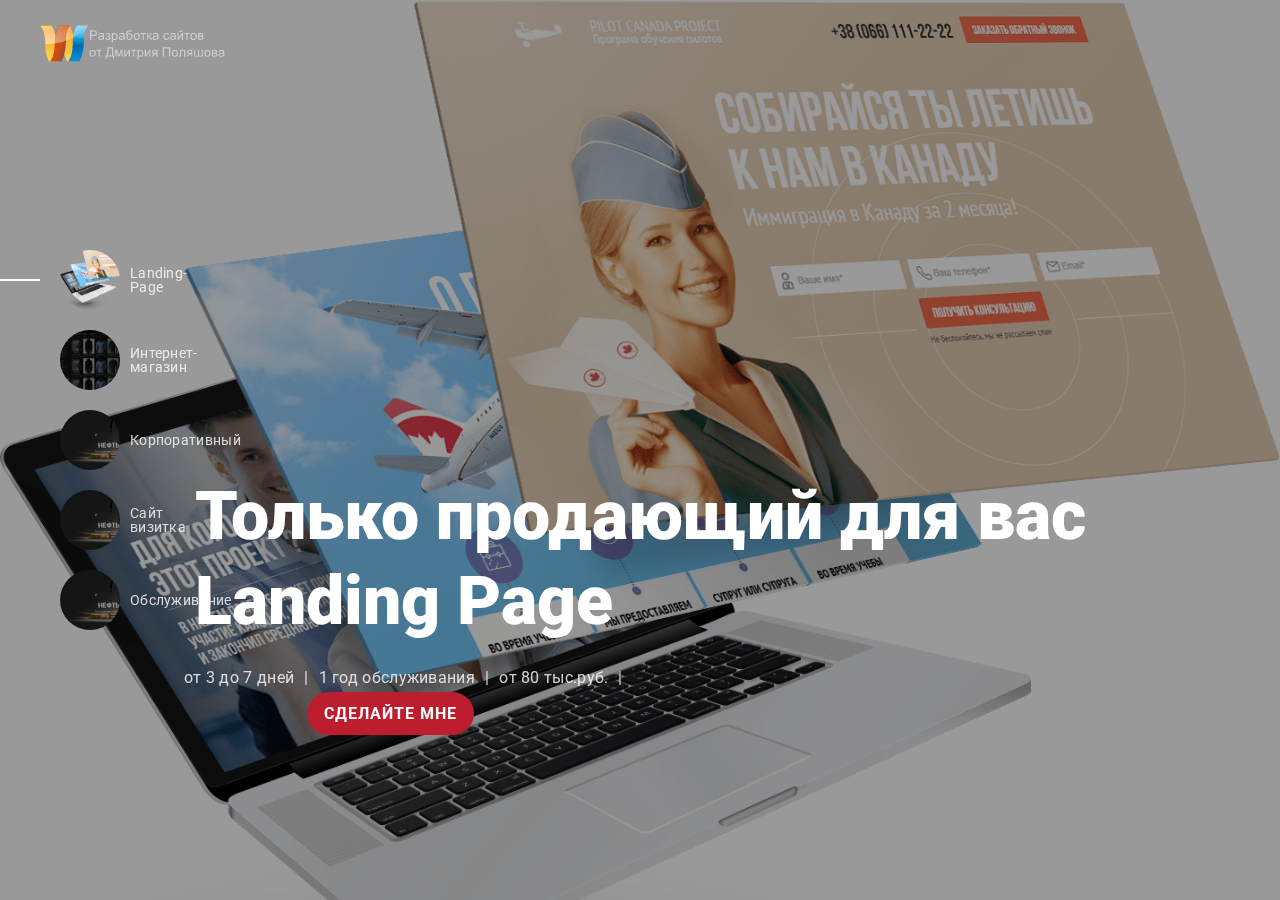
==== commit e61b6e5f: "Update index.html" ====
--- a/sites/index.html
+++ b/sites/index.html
@@ -46,7 +46,7 @@
 									<ul class="onepage-menu">
 									
 					
-									</ul>>
+									</ul>
 									
 									<div class="navbar-toggle"><span></span><span></span><span></span></div>
 								</nav>
@@ -197,7 +197,7 @@
        })(document, "script", document.location.protocol);
     </script>
 <!-- /Metrika counter -->
-		<script type="text/javascript" src="assets/vendors/_jquery/jquery.min.js"></script>
+		<script type="text/javascript" src="assets/vendors/jquery/jquery.min.js"></script>
 		<script type="text/javascript" src="assets/vendors/imagesloaded/imagesloaded.pkgd.js"></script>
 		<script type="text/javascript" src="assets/vendors/isotope-layout/isotope.pkgd.js"></script>
 		<script type="text/javascript" src="assets/vendors/jquery-one-page/jquery.nav.min.js"></script>
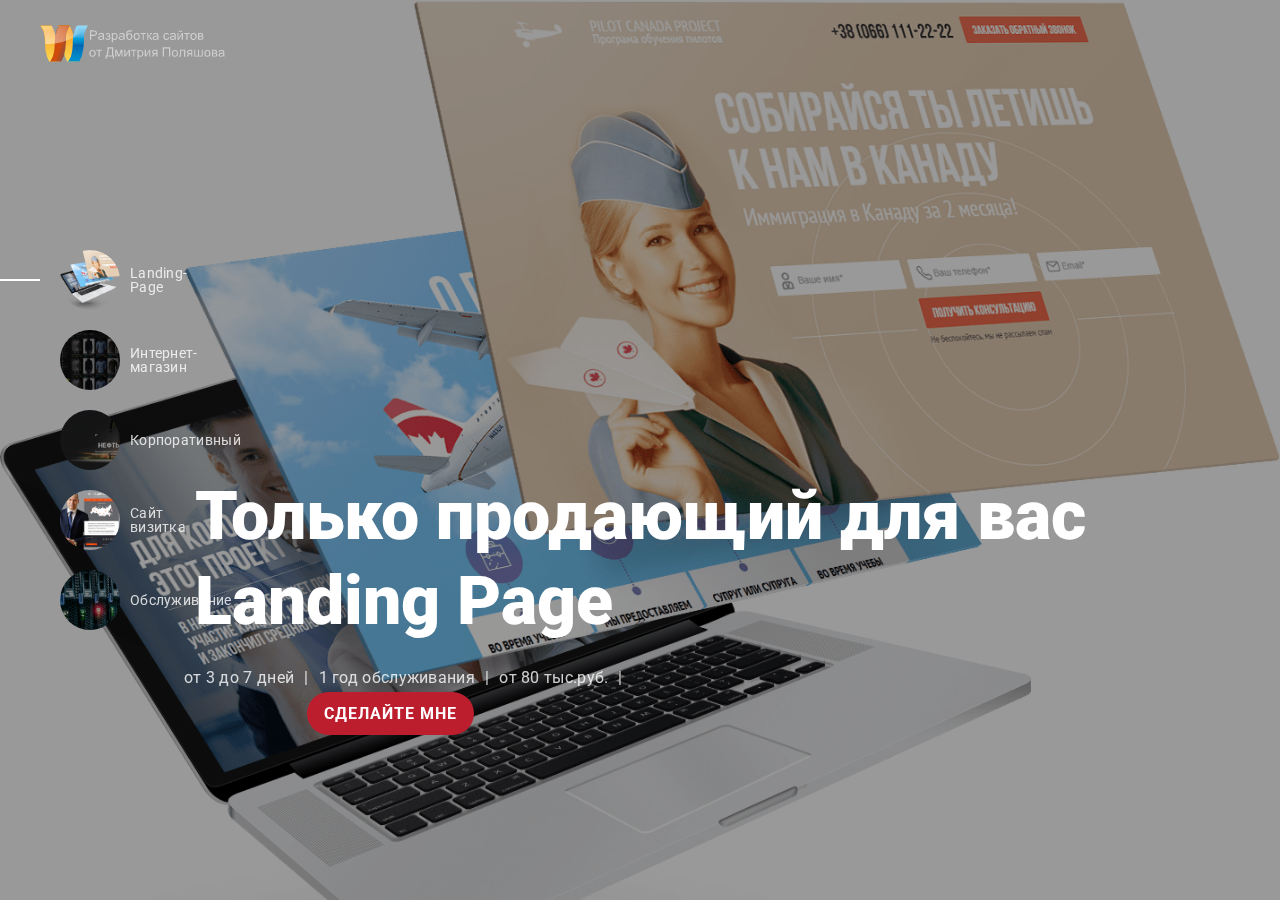
==== commit 1f264ee5: "Update index.html" ====
--- a/sites/index.html
+++ b/sites/index.html
@@ -78,7 +78,7 @@
 											<h2 class="hero__title">Только продающий для вас Landing Page</h2>
 											<p class="hero__info"><span>от 3 до 7 дней</span><span>1 год обслуживания</span><span>от 80 тыс.руб.</span>
 												<br>
-<a class="md-btn md-btn--primary md-btn--pill " href="#">Сделайте мне
+<a class="md-btn md-btn--primary md-btn--pill " href="https://docs.google.com/forms/d/e/1FAIpQLSeWnGw8Ivg3WIVqBOehkiPcQALPzkLcP8RxX1Oo1Ez6n-zCnA/viewform" target="_blank">Сделайте мне
 								</a>
 										</p>	
 														
@@ -94,7 +94,7 @@
 										<div class="container">
 											<h2 class="hero__title">Мощные проекты - для успешных компаний</h2>
 											<p class="hero__info"><span>от 14 до 30 дней</span><span>3 года обслуживания + рассрочка</span><span>от 150 тыс.руб.</span>			<br>
-<a class="md-btn md-btn--primary md-btn--pill " href="#">То что мне нужно
+<a class="md-btn md-btn--primary md-btn--pill " href="https://docs.google.com/forms/d/e/1FAIpQLSeWnGw8Ivg3WIVqBOehkiPcQALPzkLcP8RxX1Oo1Ez6n-zCnA/viewform" target="_blank">То что мне нужно
 								</a>
 										</p>
 										</div>
@@ -122,7 +122,7 @@
 										<div class="container">
 											<h2 class="hero__title">Пришло время заявить о себе в интернете, давайте сделаем сайт визитку?</h2>
 											<p class="hero__info"><span>От 1 до 5 дней</span><span>6 месяцев обслуживания</span><span>от 30 тыс.руб.</span>			<br>
-<a class="md-btn md-btn--primary md-btn--pill " href="#">Давайте сделаем
+<a class="md-btn md-btn--primary md-btn--pill " href="https://docs.google.com/forms/d/e/1FAIpQLSeWnGw8Ivg3WIVqBOehkiPcQALPzkLcP8RxX1Oo1Ez6n-zCnA/viewform" target="_blank">Давайте сделаем
 								</a>
 										</p>
 										</div>
@@ -136,7 +136,7 @@
 										<div class="container">
 											<h2 class="hero__title">Обслуживание сайта: Домен+хостинг, копирайтинг, правки, СЕО-продвижение</h2>
 											<p class="hero__info"><span>от 1 дня</span><span>Гарантия</span><span>Договорная цена</span><span>Предоставление сметы по объему работы</span>			<br>
-<a class="md-btn md-btn--primary md-btn--pill " href="#">Нужно обслуживание проекта
+<a class="md-btn md-btn--primary md-btn--pill " href="https://docs.google.com/forms/d/e/1FAIpQLSeWnGw8Ivg3WIVqBOehkiPcQALPzkLcP8RxX1Oo1Ez6n-zCnA/viewform" target="_blank">Нужно обслуживание проекта
 								</a>
 										</p>
 										</div>
@@ -158,8 +158,8 @@
 								<div class="hero__item" style="background-image: url('assets/img/hero/1.jpg');"><span>Landing-Page</span></div>
 								<div class="hero__item" style="background-image: url('assets/img/hero/2.jpg');"><span>Интернет-магазин</span></div>
 								<div class="hero__item" style="background-image: url('assets/img/hero/3.jpg');"><span>Корпоративный</span></div>
-								<div class="hero__item" style="background-image: url('assets/img/hero/3.jpg');"><span>Сайт визитка</span></div>
-								<div class="hero__item" style="background-image: url('assets/img/hero/3.jpg');"><span>Обслуживание</span></div>
+								<div class="hero__item" style="background-image: url('assets/img/hero/4.jpg');"><span>Сайт визитка</span></div>
+								<div class="hero__item" style="background-image: url('assets/img/hero/5.jpg');"><span>Обслуживание</span></div>
 							</div>
 							<div class="swiper-button-custom">
 								<div class="swiper-button-prev-custom"></div>
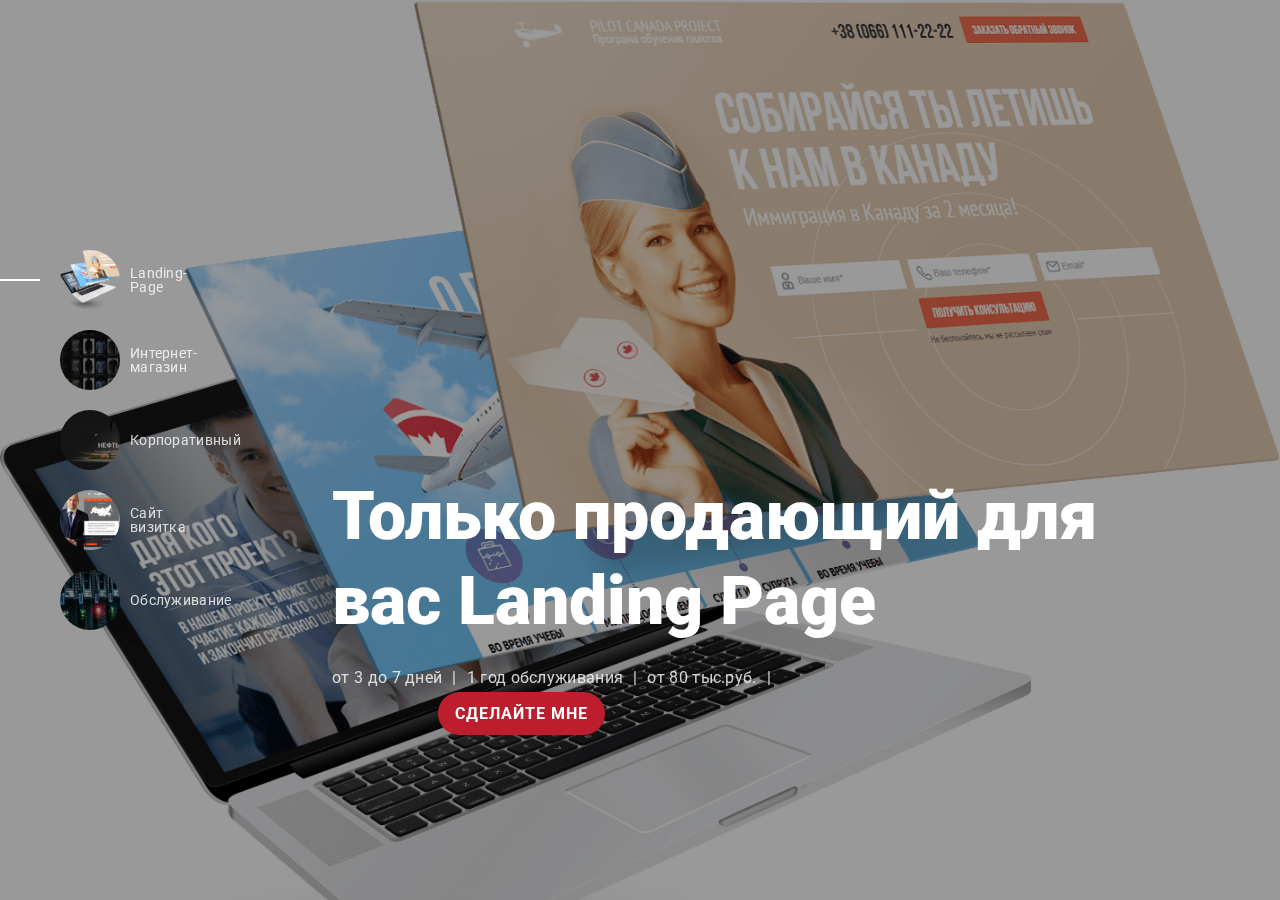
==== commit 94cc5688: "Update index.html" ====
--- a/sites/index.html
+++ b/sites/index.html
@@ -37,22 +37,7 @@
 			<header class="header awe-skin-dark header--fixed">
 				<div class="container-fluid pd-0">
 					<div class="header__inner">
-						<div class="header__logo_menu_wrap">
-							<div class="header__logo"><a href="index.html"><img src="assets/img/logo-white.png" alt=""/></a></div>
-							<div class="header__menu">
-
-								<nav class="onepage-nav">
-
-									<ul class="onepage-menu">
-									
 					
-									</ul>
-									
-									<div class="navbar-toggle"><span></span><span></span><span></span></div>
-								</nav>
-								
-							</div>
-						</div>
 						<div class="header__hotline_book_wrap">
 			
 					
--- a/sites/assets/css/main.css
+++ b/sites/assets/css/main.css
@@ -3363,11 +3363,13 @@
 .hero__main_slider .swiper-slide-active .hero__title {
     transform: translateY(0);
     opacity: 1;
+    margin-left: 23%;
 }
 
 .hero__main_slider .swiper-slide-active .hero__info {
     transform: translateY(0);
     opacity: 1;
+    margin-left: 23%;
 }
 
 @media (min-width: 1201px) {
